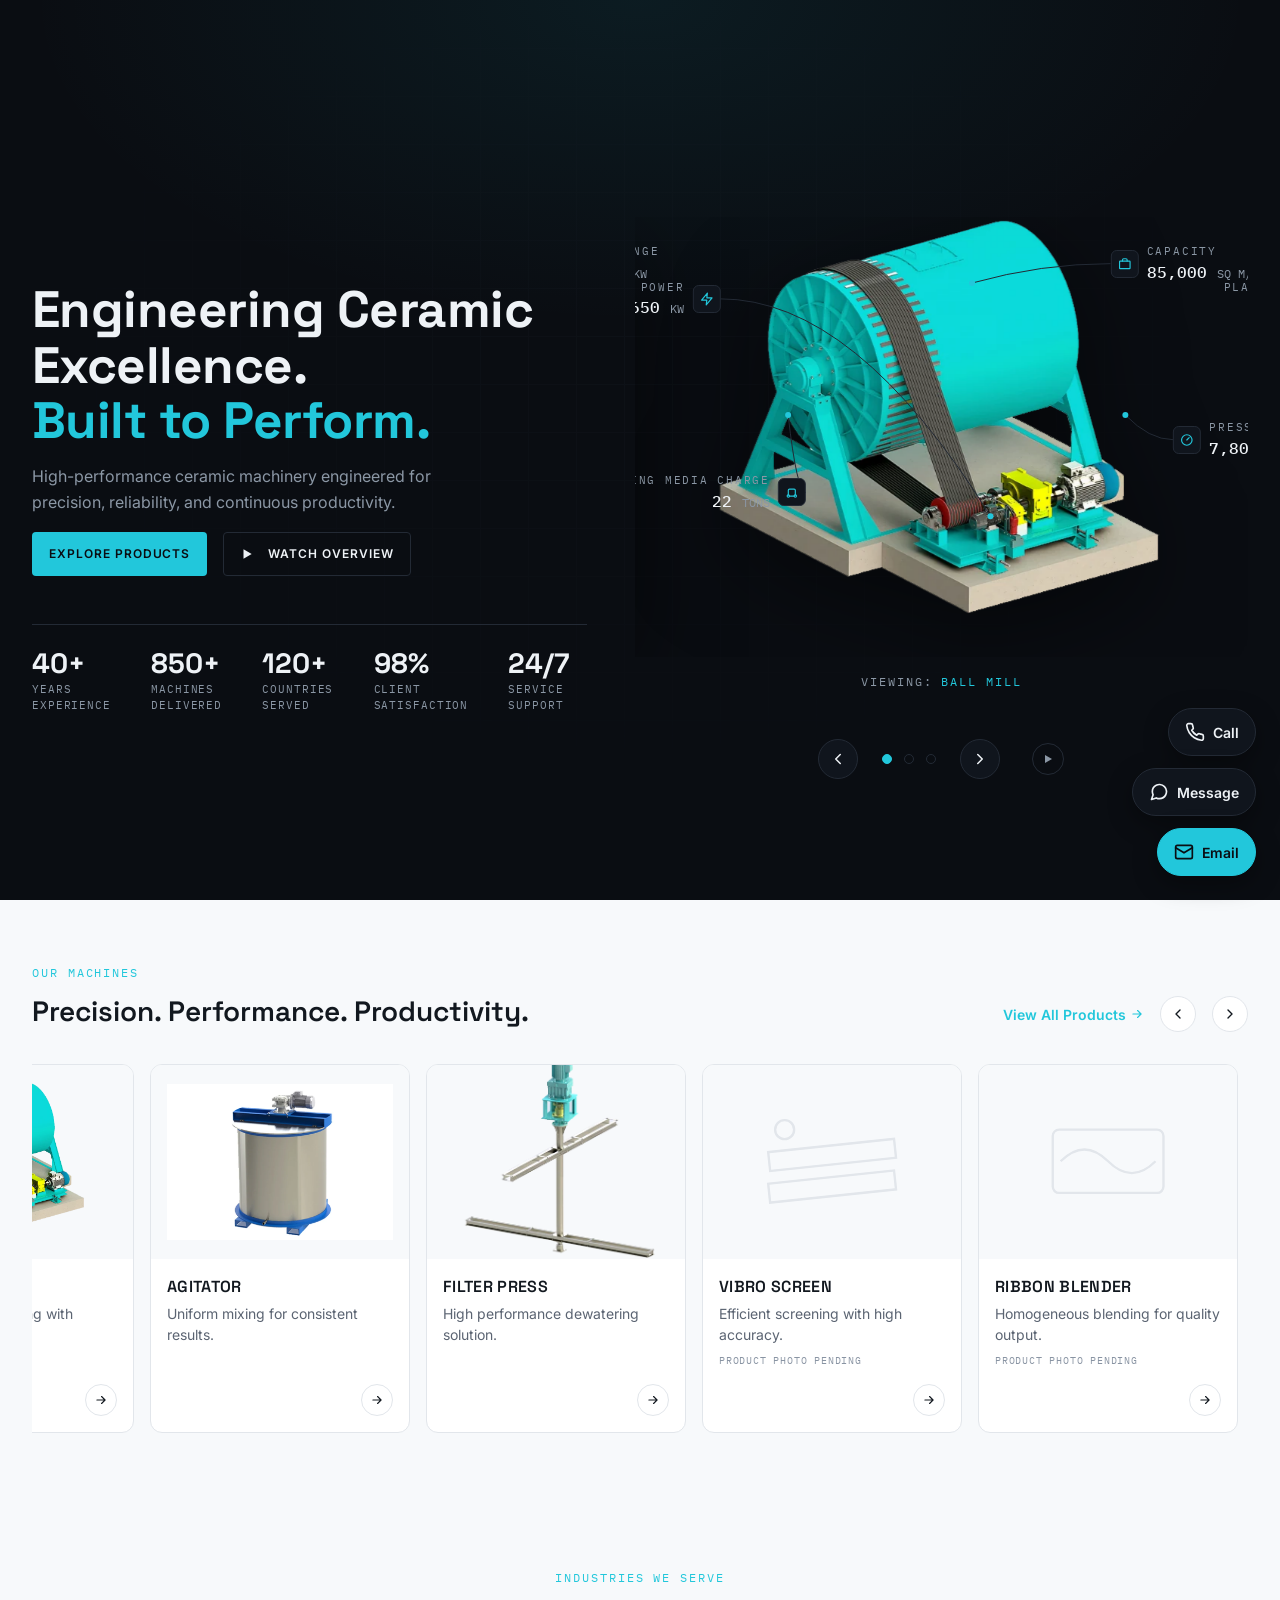
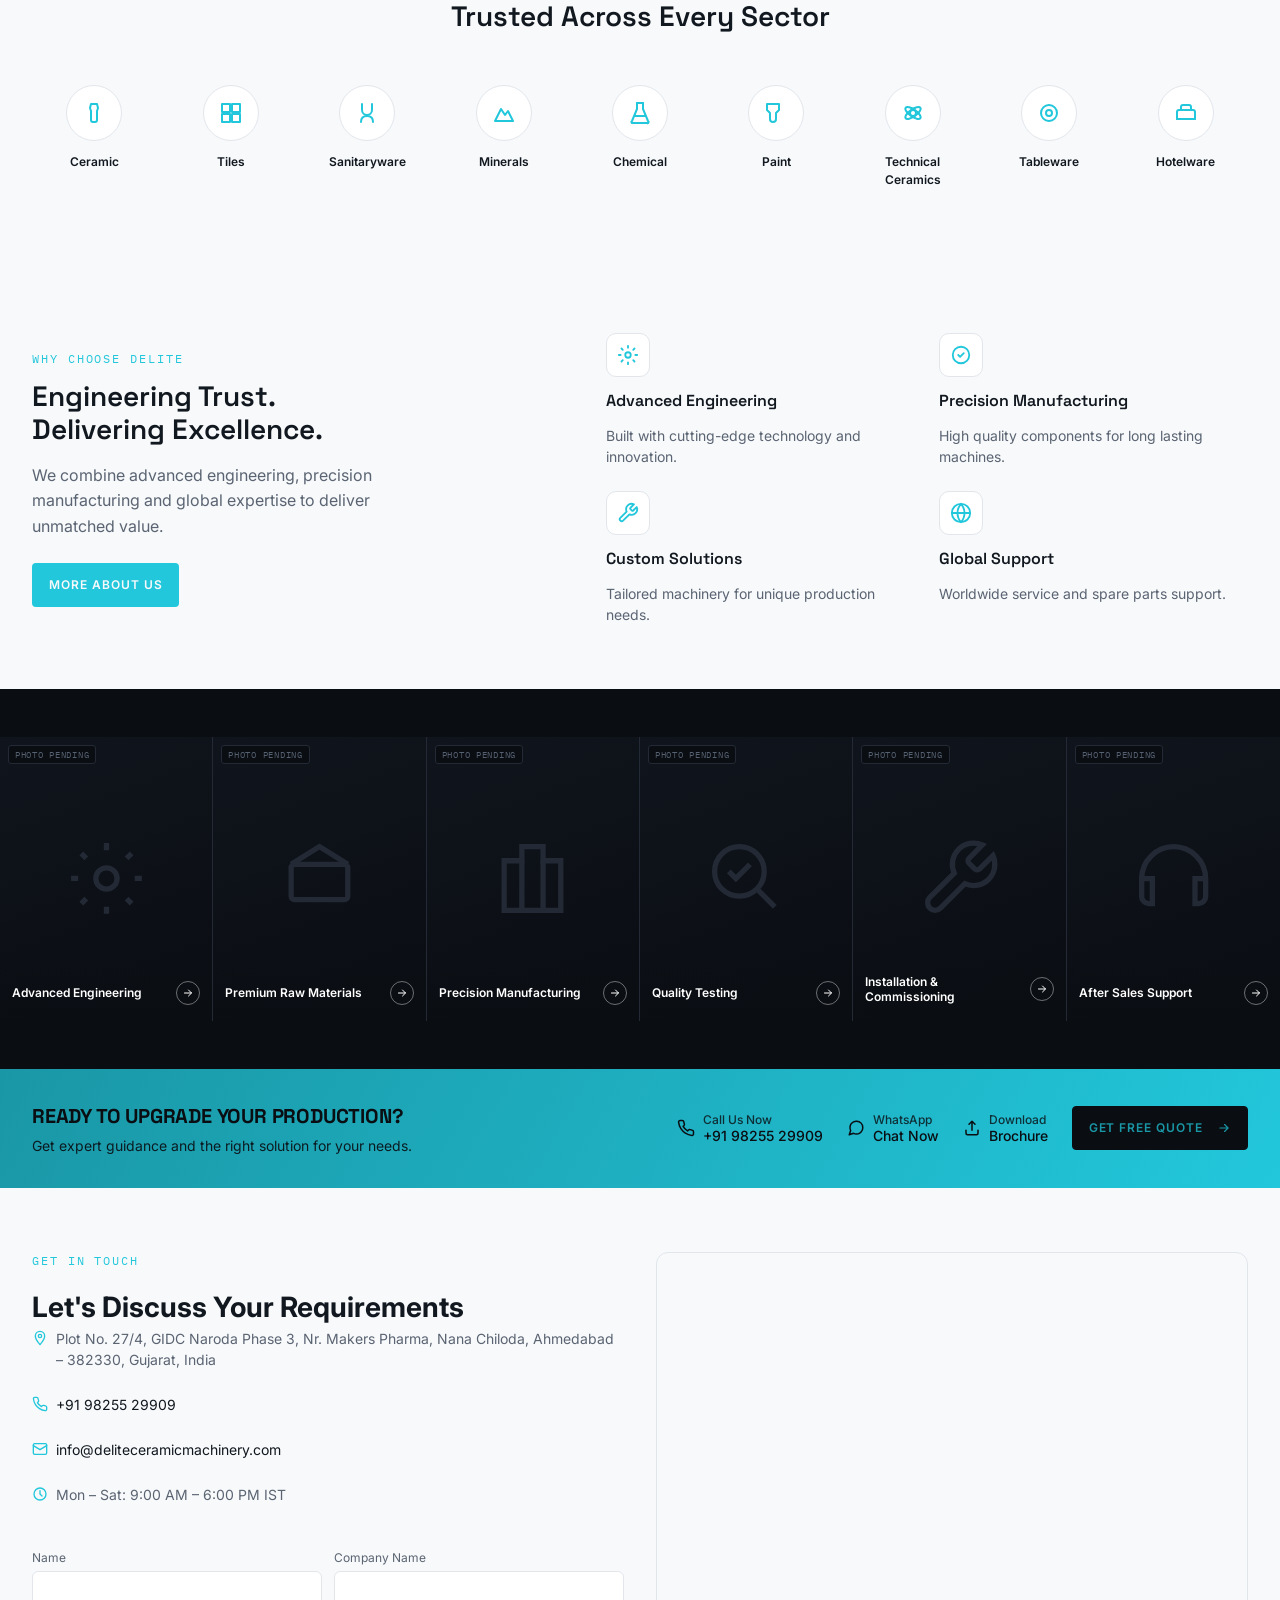
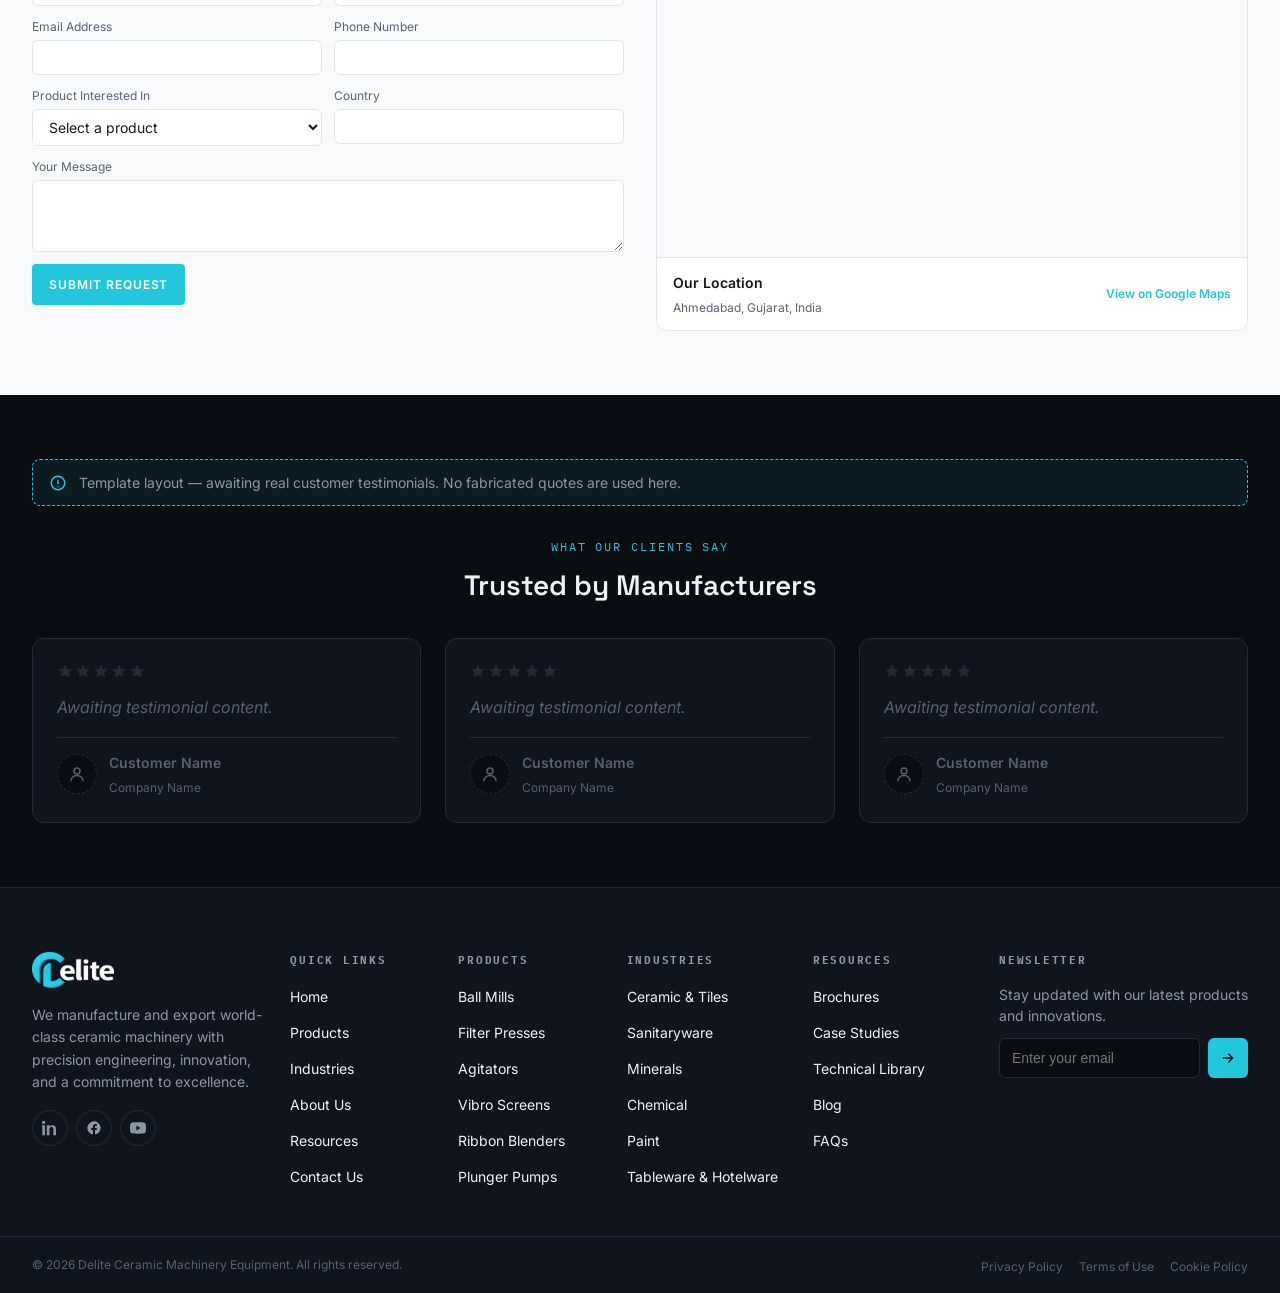
==== v2/index.html @ 6db78193 "More changes" ====
<!DOCTYPE html>
<html lang="en">
<head>
  <meta charset="UTF-8" />
  <meta name="viewport" content="width=device-width, initial-scale=1.0" />

  <!--
    SEO/GEO NOTE: canonical URL assumes deliteceramicmachinery.com is
    where this site deploys — update if the real domain differs.
    OG image reuses the hero ball mill render (real product photo,
    correct aspect crop not verified) — a purpose-made 1200x630 OG
    image would perform better on social shares; flagging, not
    blocking on it.
  -->
  <title>Delite Ceramic Machinery | Ball Mills, Filter Presses &amp; Agitators — Ahmedabad, India</title>
  <meta
    name="description"
    content="Delite Ceramic Machinery manufactures ball mills, filter presses, agitators &amp; ceramic processing equipment in Ahmedabad, India. 40+ years experience."
  />
  <link rel="canonical" href="https://www.deliteceramicmachinery.com/" />
  <link rel="icon" href="images/favicon.ico" sizes="any" />
  <link rel="icon" type="image/png" sizes="32x32" href="images/favicon-32x32.png" />
  <link rel="icon" type="image/png" sizes="16x16" href="images/favicon-16x16.png" />
  <link rel="apple-touch-icon" sizes="180x180" href="images/apple-touch-icon.png" />

  <meta property="og:type" content="website" />
  <meta property="og:site_name" content="Delite Ceramic Machinery" />
  <meta property="og:title" content="Delite Ceramic Machinery | Ball Mills, Filter Presses &amp; Agitators" />
  <meta
    property="og:description"
    content="Manufacturer of ball mills, filter presses, agitators and turnkey ceramic processing equipment. 40+ years of engineering experience, based in Ahmedabad, India."
  />
  <meta property="og:image" content="https://www.deliteceramicmachinery.com/images/hero-ballmill.png" />
  <meta property="og:url" content="https://www.deliteceramicmachinery.com/" />
  <meta property="og:locale" content="en_IN" />

  <meta name="twitter:card" content="summary_large_image" />
  <meta name="twitter:title" content="Delite Ceramic Machinery | Ball Mills, Filter Presses &amp; Agitators" />
  <meta
    name="twitter:description"
    content="Manufacturer of ball mills, filter presses, agitators and turnkey ceramic processing equipment. 40+ years of engineering experience, based in Ahmedabad, India."
  />
  <meta name="twitter:image" content="https://www.deliteceramicmachinery.com/images/hero-ballmill.png" />

  <!-- GEO: structured, machine-readable entity data for AI search
       engines/LLM answer engines, not just traditional crawlers.
       Every field below is a verified fact from earlier in this
       build — nothing invented for schema purposes. -->
  <script type="application/ld+json">
  {
    "@context": "https://schema.org",
    "@type": "Organization",
    "name": "Delite Ceramic Machinery Equipment",
    "url": "https://www.deliteceramicmachinery.com/",
    "logo": "https://www.deliteceramicmachinery.com/images/logo.webp",
    "description": "Manufacturer of ball mills, filter presses, agitators and turnkey ceramic processing equipment for the ceramic, chemical, paint and mineral processing industries.",
    "address": {
      "@type": "PostalAddress",
      "streetAddress": "Plot No. 27/4, GIDC Naroda Phase 3, Nr. Makers Pharma, Nana Chiloda",
      "addressLocality": "Ahmedabad",
      "addressRegion": "Gujarat",
      "postalCode": "382330",
      "addressCountry": "IN"
    },
    "telephone": "+91-98255-29909",
    "email": "info@deliteceramicmachinery.com",
    "sameAs": []
  }
  </script>

  <link rel="preconnect" href="https://fonts.googleapis.com" />
  <link rel="preconnect" href="https://fonts.gstatic.com" crossorigin />
  <link
    href="https://fonts.googleapis.com/css2?family=Space+Grotesk:wght@500;600;700&family=Inter:wght@400;500;600&family=IBM+Plex+Mono:wght@400;500&display=swap"
    rel="stylesheet"
  />

  <link rel="stylesheet" href="css/tokens.css" />
  <link rel="stylesheet" href="css/loading.css" />
  <link rel="stylesheet" href="css/navigation.css" />
  <link rel="stylesheet" href="css/hero.css" />
  <link rel="stylesheet" href="css/machines.css" />
  <link rel="stylesheet" href="css/industries-grid.css" />
  <link rel="stylesheet" href="css/why-choose.css" />
  <link rel="stylesheet" href="css/mfg-strip.css" />
  <link rel="stylesheet" href="css/cta-banner.css" />
  <link rel="stylesheet" href="css/contact-section.css" />
  <link rel="stylesheet" href="css/testimonials.css" />
  <link rel="stylesheet" href="css/footer.css" />
  <link rel="stylesheet" href="css/float-cta.css" />

  <!-- Preloads the LCP candidate (hero product image) so the browser
       fetches it immediately instead of discovering it after parsing
       down to the <picture> element in the body. -->
  <link
    rel="preload"
    as="image"
    href="images/hero-ballmill.webp"
    imagesrcset="images/hero-ballmill-500.webp 500w, images/hero-ballmill.webp 811w"
    imagesizes="(max-width: 900px) 500px, 811px"
    fetchpriority="high"
  />

  <!-- No-JS / JS-failure fallback: the loader is removed by JS, so
       without it must never render. Hero callouts are visible-by-
       default in CSS now (see hero.css), so no override is needed
       for them anymore — kept here only for the stats cards, which
       still use the older pattern pending the same fix. -->
  <noscript>
    <style>
      .loader { display: none !important; }
      .stats__card {
        opacity: 1 !important;
        transform: none !important;
      }
    </style>
  </noscript>
</head>
<body class="is-loading">
  <a class="skip-link" href="#main-content">Skip to main content</a>

  <!-- ==========================================================
       LOADING SEQUENCE
       Removed from the accessibility tree once complete (see JS).
       Runs once per session; skipped entirely under
       prefers-reduced-motion.
       ========================================================== -->
  <div class="loader" data-loader aria-hidden="false">
    <div class="loader__gauge" aria-hidden="true">
      <svg viewBox="0 0 200 200">
        <g class="loader__ticks"></g>
        <circle class="loader__ring-track" cx="100" cy="100" r="90" />
        <circle class="loader__ring-fill" cx="100" cy="100" r="90" />
      </svg>
      <div class="loader__center">
        <span class="loader__percent">0</span>
        <img class="loader__logo" src="images/logo.webp" alt="" width="80" height="35" />
      </div>
    </div>
    <p class="loader__status" aria-hidden="true">
      Calibrating <span>experience</span>
    </p>
    <!--
      Single, sparse announcement for screen reader users — NOT wrapping
      the numeric counter above, which updates every animation frame and
      would otherwise cause the live region to re-announce constantly.
    -->
    <p class="sr-only" role="status" aria-live="polite" data-loader-status>
      Loading Delite, please wait.
    </p>
  </div>

  <!-- ==========================================================
       HEADER / NAVIGATION
       Fixed, transparent-over-hero, solidifies on scroll (see
       navigation.js). Desktop: horizontal nav. Below 1024px:
       hamburger triggers a slide-in panel with focus trap.
       ========================================================== -->
  <header class="header" data-header>
    <a class="header__logo" href="index.html">
      <img src="images/logo.webp" alt="Delite Ceramic Machinery — Home" width="86" height="38" />
    </a>

    <nav class="nav" aria-label="Primary">
      <ul class="nav__list">
        <li><a class="nav__link" href="index.html" aria-current="page">Home</a></li>
        <li><a class="nav__link" href="products.html">Products</a></li>
        <li><a class="nav__link" href="industries.html">Industries</a></li>
        <li><a class="nav__link" href="about.html">About Us</a></li>
        <li><a class="nav__link" href="resources.html">Resources</a></li>
        <li><a class="nav__link" href="contact.html">Contact</a></li>
      </ul>
    </nav>

    <div class="header__actions">
      <a class="btn btn--primary header__cta" href="contact.html">Request a Quote</a>
      <button
        class="nav-toggle"
        type="button"
        data-nav-toggle
        aria-expanded="false"
        aria-controls="mobile-nav"
        aria-label="Open menu"
      >
        <span class="nav-toggle__icon"><span></span><span></span><span></span></span>
      </button>
    </div>
  </header>

  <div class="nav-scrim" data-nav-scrim></div>

  <nav class="mobile-nav" id="mobile-nav" data-mobile-nav aria-label="Mobile">
    <ul class="mobile-nav__list">
      <li><a class="mobile-nav__link" href="index.html" aria-current="page">Home</a></li>
      <li><a class="mobile-nav__link" href="products.html">Products</a></li>
      <li><a class="mobile-nav__link" href="industries.html">Industries</a></li>
      <li><a class="mobile-nav__link" href="about.html">About Us</a></li>
      <li><a class="mobile-nav__link" href="resources.html">Resources</a></li>
      <li><a class="mobile-nav__link" href="contact.html">Contact</a></li>
    </ul>
    <a class="btn btn--primary mobile-nav__cta" href="contact.html">Request a Quote</a>
  </nav>

  <!-- ==========================================================
       PAGE CONTENT
       Placeholder — Hero is the next section to be built.
       ========================================================== -->
  <main id="main-content">
    <!-- ==========================================================
         HERO — REBUILT per new reference designs (3 images), per
         explicit instruction. Two-column layout: left = real visible
         headline/subtext/CTAs/stats (previously SEO-only hidden text),
         right = existing product slider (visual/callout logic below
         is UNCHANGED from the previous version — only this new left
         column and the content-swap wiring in hero.js were added).

         Stats row values are PLACEHOLDERS (25+/850+/120+/98%) — user
         confirmed these are not yet real figures and will supply
         actual numbers later. Section 4's dashboard below keeps the
         separately-verified real figures (40+ years, etc.) untouched.
         ========================================================== -->
    <section class="hero" data-hero aria-labelledby="hero-heading">
      <div class="hero__inner">
        <p class="sr-only" role="status" aria-live="polite" data-hero-live></p>

        <div class="hero__content">
          <div class="hero__content-inner" data-hero-content-inner>
            <h1 id="hero-heading" class="hero__headline" data-hero-headline>
              Engineering Ceramic Excellence.<br /><span class="hero__headline-accent">Built to Perform.</span>
            </h1>
            <p class="hero__subtext" data-hero-subtext>
              High-performance ceramic machinery engineered for
              precision, reliability, and continuous productivity.
            </p>
            <div class="hero__cta-group" data-hero-ctas>
              <a class="btn btn--primary" href="products.html" data-cta-primary>Explore Products</a>
              <!--
                NOTE: "Watch Overview" is real copy from the reference
                design, but no overview video currently exists. Linking
                to contact.html as an honest stand-in — replace once
                that video asset exists.
              -->
              <a class="btn btn--secondary" href="contact.html" data-cta-secondary>
                <svg viewBox="0 0 24 24" width="14" height="14" fill="currentColor" style="margin-right:6px;vertical-align:-2px;"><polygon points="6 4 20 12 6 20 6 4"/></svg>Watch Overview
              </a>
            </div>
          </div>

          <!--
            5 stats now (was 4 in V1) — "40+ Years" matches our
            verified figure (DEL tracker DEL-27/DEL-20/DEL-26); the
            other 4 remain explicit placeholders per your confirmed
            decision, not silently treated as real.
          -->
          <div class="hero__stats-row hero__stats-row--five">
            <div class="hero__stat">
              <span class="hero__stat-value">40+</span>
              <span class="hero__stat-label">Years Experience</span>
            </div>
            <div class="hero__stat">
              <span class="hero__stat-value">850+</span>
              <span class="hero__stat-label">Machines Delivered</span>
            </div>
            <div class="hero__stat">
              <span class="hero__stat-value">120+</span>
              <span class="hero__stat-label">Countries Served</span>
            </div>
            <div class="hero__stat">
              <span class="hero__stat-value">98%</span>
              <span class="hero__stat-label">Client Satisfaction</span>
            </div>
            <div class="hero__stat">
              <span class="hero__stat-value">24/7</span>
              <span class="hero__stat-label">Service Support</span>
            </div>
          </div>
        </div>

        <div class="hero__visual-col">
        <div class="hero__slider">
          <div class="hero__track" data-hero-track>
          <div
            class="hero__slide"
            data-hero-slide
            data-product-name="Ball Mill"
            data-kicker="Engineering Excellence"
            data-headline="Engineering Ceramic Excellence.|For the World."
            data-subtext="Precision systems, high-performance solutions, built to a global standard."
            data-cta-primary-label="Explore The Systems"
            data-cta-primary-href="products.html"
            data-cta-secondary-label="Virtual Factory Tour"
            data-cta-secondary-href="contact.html"
          >
            <picture>
              <source
                srcset="images/hero-ballmill-500.webp 500w, images/hero-ballmill.webp 811w"
                sizes="(max-width: 900px) 500px, 811px"
                type="image/webp"
              />
              <img
                class="hero__product"
                data-hero-product
                src="images/hero-ballmill.png"
                alt="Delite industrial ball mill — steel grinding drum with belt-driven motor assembly and mounted base frame"
                width="811"
                height="582"
                fetchpriority="high"
              />
            </picture>

            <svg class="hero__lines" data-hero-lines aria-hidden="true"></svg>

            <div class="hero__callout hero__callout--tl" data-callout="power" data-target-x="58" data-target-y="68">
              <span class="hero__callout-icon" aria-hidden="true">
                <svg viewBox="0 0 24 24" fill="none" stroke="currentColor" stroke-width="2" stroke-linecap="round" stroke-linejoin="round">
                  <polygon points="13 2 3 14 12 14 11 22 21 10 12 10 13 2" />
                </svg>
              </span>
              <span class="hero__callout-text">
                <span class="hero__callout-label">Power</span>
                <span class="hero__callout-value"><span data-count-to="1650">1,650</span> <span class="hero__callout-unit">KW</span></span>
              </span>
            </div>

            <div class="hero__callout hero__callout--tr" data-callout="capacity" data-target-x="55" data-target-y="15">
              <span class="hero__callout-icon" aria-hidden="true">
                <svg viewBox="0 0 24 24" fill="none" stroke="currentColor" stroke-width="2" stroke-linecap="round" stroke-linejoin="round">
                  <rect x="3" y="7" width="18" height="13" rx="1" />
                  <path d="M8 7V5a2 2 0 0 1 2-2h4a2 2 0 0 1 2 2v2" />
                </svg>
              </span>
              <span class="hero__callout-text">
                <span class="hero__callout-label">Capacity</span>
                <span class="hero__callout-value"><span data-count-to="85000">85,000</span> <span class="hero__callout-unit">SQ M/DAY</span></span>
              </span>
            </div>

            <div class="hero__callout hero__callout--br" data-callout="pressure" data-target-x="80" data-target-y="45">
              <span class="hero__callout-icon" aria-hidden="true">
                <svg viewBox="0 0 24 24" fill="none" stroke="currentColor" stroke-width="2" stroke-linecap="round" stroke-linejoin="round">
                  <circle cx="12" cy="12" r="9" />
                  <path d="M12 12 L16 8" />
                </svg>
              </span>
              <span class="hero__callout-text">
                <span class="hero__callout-label">Pressure</span>
                <span class="hero__callout-value"><span data-count-to="7800">7,800</span> <span class="hero__callout-unit">TONS</span></span>
              </span>
            </div>

            <div class="hero__callout hero__callout--bl" data-callout="grinding" data-target-x="25" data-target-y="45">
              <span class="hero__callout-icon" aria-hidden="true">
                <svg viewBox="0 0 24 24" fill="none" stroke="currentColor" stroke-width="2" stroke-linecap="round" stroke-linejoin="round">
                  <circle cx="6" cy="19" r="2" />
                  <circle cx="18" cy="19" r="2" />
                  <path d="M8 19h8M6 17V9a2 2 0 0 1 2-2h8a2 2 0 0 1 2 2v8" />
                </svg>
              </span>
              <span class="hero__callout-text">
                <span class="hero__callout-label">Grinding Media Charge</span>
                <span class="hero__callout-value"><span data-count-to="22">22</span> <span class="hero__callout-unit">TONS</span></span>
              </span>
            </div>

            <div class="hero__stats-mobile">
              <div class="hero__stat-card">
                <span class="hero__callout-icon" aria-hidden="true"><svg viewBox="0 0 24 24" fill="none" stroke="currentColor" stroke-width="2" stroke-linecap="round" stroke-linejoin="round"><polygon points="13 2 3 14 12 14 11 22 21 10 12 10 13 2" /></svg></span>
                <span class="hero__callout-text"><span class="hero__callout-label">Power</span><span class="hero__callout-value">1,650 <span class="hero__callout-unit">KW</span></span></span>
              </div>
              <div class="hero__stat-card">
                <span class="hero__callout-icon" aria-hidden="true"><svg viewBox="0 0 24 24" fill="none" stroke="currentColor" stroke-width="2" stroke-linecap="round" stroke-linejoin="round"><rect x="3" y="7" width="18" height="13" rx="1" /><path d="M8 7V5a2 2 0 0 1 2-2h4a2 2 0 0 1 2 2v2" /></svg></span>
                <span class="hero__callout-text"><span class="hero__callout-label">Capacity</span><span class="hero__callout-value">85,000 <span class="hero__callout-unit">SQ M/DAY</span></span></span>
              </div>
              <div class="hero__stat-card">
                <span class="hero__callout-icon" aria-hidden="true"><svg viewBox="0 0 24 24" fill="none" stroke="currentColor" stroke-width="2" stroke-linecap="round" stroke-linejoin="round"><circle cx="12" cy="12" r="9" /><path d="M12 12 L16 8" /></svg></span>
                <span class="hero__callout-text"><span class="hero__callout-label">Pressure</span><span class="hero__callout-value">7,800 <span class="hero__callout-unit">TONS</span></span></span>
              </div>
              <div class="hero__stat-card">
                <span class="hero__callout-icon" aria-hidden="true"><svg viewBox="0 0 24 24" fill="none" stroke="currentColor" stroke-width="2" stroke-linecap="round" stroke-linejoin="round"><circle cx="6" cy="19" r="2" /><circle cx="18" cy="19" r="2" /><path d="M8 19h8M6 17V9a2 2 0 0 1 2-2h8a2 2 0 0 1 2 2v8" /></svg></span>
                <span class="hero__callout-text"><span class="hero__callout-label">Grinding Media</span><span class="hero__callout-value">22 <span class="hero__callout-unit">TONS</span></span></span>
              </div>
            </div>
          </div>

          <!-- SLIDE 2: Filter Press — only ONE verified spec exists for
               this product, so 2 callouts, not 4 fabricated ones. -->
          <div
            class="hero__slide"
            data-hero-slide
            data-product-name="Filter Press"
            data-kicker="Engineering Excellence"
            data-headline="Precision. Performance.|Productivity."
            data-subtext="Delite Ceramic Machinery: the benchmark in high-capacity ceramic manufacturing solutions."
            data-cta-primary-label="Explore Complete Line"
            data-cta-primary-href="products.html"
          >
            <picture>
              <source srcset="images/hero-filterpress.webp" type="image/webp" />
              <img
                class="hero__product"
                data-hero-product
                src="images/hero-filterpress.png"
                alt="Delite filter press — recessed-plate press with polypropylene plates and dual-color drainage valves"
                width="477"
                height="477"
              />
            </picture>

            <svg class="hero__lines" data-hero-lines aria-hidden="true"></svg>

            <div class="hero__callout hero__callout--tl" data-callout="plate-range" data-target-x="50" data-target-y="35">
              <span class="hero__callout-icon" aria-hidden="true">
                <svg viewBox="0 0 24 24" fill="none" stroke="currentColor" stroke-width="2" stroke-linecap="round" stroke-linejoin="round">
                  <rect x="4" y="4" width="4" height="16" /><rect x="10" y="4" width="4" height="16" /><rect x="16" y="4" width="4" height="16" />
                </svg>
              </span>
              <span class="hero__callout-text">
                <span class="hero__callout-label">Plate Size Range</span>
                <span class="hero__callout-value">470–1500 <span class="hero__callout-unit">MM</span></span>
              </span>
            </div>

            <div class="hero__callout hero__callout--tr" data-callout="plate-options" data-target-x="55" data-target-y="55">
              <span class="hero__callout-icon" aria-hidden="true">
                <svg viewBox="0 0 24 24" fill="none" stroke="currentColor" stroke-width="2" stroke-linecap="round" stroke-linejoin="round">
                  <path d="M9 11l3 3L22 4" /><path d="M21 12v7a2 2 0 0 1-2 2H5a2 2 0 0 1-2-2V5a2 2 0 0 1 2-2h11" />
                </svg>
              </span>
              <span class="hero__callout-text">
                <span class="hero__callout-label">Plate Size Options</span>
                <span class="hero__callout-value"><span data-count-to="7">7</span> <span class="hero__callout-unit">SIZES</span></span>
              </span>
            </div>

            <div class="hero__stats-mobile">
              <div class="hero__stat-card">
                <span class="hero__callout-icon" aria-hidden="true"><svg viewBox="0 0 24 24" fill="none" stroke="currentColor" stroke-width="2" stroke-linecap="round" stroke-linejoin="round"><rect x="4" y="4" width="4" height="16" /><rect x="10" y="4" width="4" height="16" /><rect x="16" y="4" width="4" height="16" /></svg></span>
                <span class="hero__callout-text"><span class="hero__callout-label">Plate Size Range</span><span class="hero__callout-value">470–1500 <span class="hero__callout-unit">MM</span></span></span>
              </div>
              <div class="hero__stat-card">
                <span class="hero__callout-icon" aria-hidden="true"><svg viewBox="0 0 24 24" fill="none" stroke="currentColor" stroke-width="2" stroke-linecap="round" stroke-linejoin="round"><path d="M9 11l3 3L22 4" /><path d="M21 12v7a2 2 0 0 1-2 2H5a2 2 0 0 1-2-2V5a2 2 0 0 1 2-2h11" /></svg></span>
                <span class="hero__callout-text"><span class="hero__callout-label">Plate Size Options</span><span class="hero__callout-value">7 <span class="hero__callout-unit">SIZES</span></span></span>
              </div>
            </div>
          </div>

          <!-- SLIDE 3: Agitator — only ONE verified spec exists (the
               5.5–22 KW power range already used in the capability
               card), same honesty pattern as slide 2. -->
          <div
            class="hero__slide"
            data-hero-slide
            data-product-name="Agitator"
            data-kicker="Turnkey Solutions"
            data-headline="Systems Engineered for|Continuous Production."
            data-subtext="Premium high-performance machinery. Precision. Reliability. Turnkey solutions."
            data-cta-primary-label="Consult an Engineer"
            data-cta-primary-href="contact.html"
            data-cta-secondary-label="Explore Machinery Systems"
            data-cta-secondary-href="products.html"
          >
            <picture>
              <source srcset="images/card-agitator.webp" type="image/webp" />
              <img
                class="hero__product"
                data-hero-product
                src="images/card-agitator.png"
                alt="Delite industrial agitator — vertical shaft mixer with motor and gearbox on a rail-mounted frame"
                width="835"
                height="577"
              />
            </picture>

            <svg class="hero__lines" data-hero-lines aria-hidden="true"></svg>

            <div class="hero__callout hero__callout--tr" data-callout="agitator-power" data-target-x="52" data-target-y="12">
              <span class="hero__callout-icon" aria-hidden="true">
                <svg viewBox="0 0 24 24" fill="none" stroke="currentColor" stroke-width="2" stroke-linecap="round" stroke-linejoin="round">
                  <polygon points="13 2 3 14 12 14 11 22 21 10 12 10 13 2" />
                </svg>
              </span>
              <span class="hero__callout-text">
                <span class="hero__callout-label">Power Range</span>
                <span class="hero__callout-value">5.5–22 <span class="hero__callout-unit">KW</span></span>
              </span>
            </div>

            <div class="hero__stats-mobile">
              <div class="hero__stat-card">
                <span class="hero__callout-icon" aria-hidden="true"><svg viewBox="0 0 24 24" fill="none" stroke="currentColor" stroke-width="2" stroke-linecap="round" stroke-linejoin="round"><polygon points="13 2 3 14 12 14 11 22 21 10 12 10 13 2" /></svg></span>
                <span class="hero__callout-text"><span class="hero__callout-label">Power Range</span><span class="hero__callout-value">5.5–22 <span class="hero__callout-unit">KW</span></span></span>
              </div>
            </div>
          </div>
          </div>
        </div>

        <p class="hero__product-name" data-hero-product-name>
          Viewing: <span>Ball Mill</span>
        </p>

        <div class="hero__controls">
          <button class="hero__arrow" type="button" data-hero-prev aria-label="Previous product">
            <svg viewBox="0 0 24 24" fill="none" stroke="currentColor" stroke-width="2" stroke-linecap="round" stroke-linejoin="round"><path d="M15 18l-6-6 6-6" /></svg>
          </button>
          <div class="hero__dots" role="group" aria-label="Select product">
            <button class="hero__dot" type="button" data-hero-dot aria-current="true" aria-label="Ball Mill"></button>
            <button class="hero__dot" type="button" data-hero-dot aria-current="false" aria-label="Filter Press"></button>
            <button class="hero__dot" type="button" data-hero-dot aria-current="false" aria-label="Agitator"></button>
          </div>
          <button class="hero__arrow" type="button" data-hero-next aria-label="Next product">
            <svg viewBox="0 0 24 24" fill="none" stroke="currentColor" stroke-width="2" stroke-linecap="round" stroke-linejoin="round"><path d="M9 18l6-6-6-6" /></svg>
          </button>
          <!-- Required alongside autoplay per WCAG 2.2.2 — auto-updating
               content running >5s must be pausable by the user. -->
          <button class="hero__play-pause" type="button" data-hero-playpause aria-pressed="false" aria-label="Pause slideshow">
            <svg class="icon-pause" viewBox="0 0 24 24" fill="currentColor"><rect x="6" y="5" width="4" height="14" /><rect x="14" y="5" width="4" height="14" /></svg>
            <svg class="icon-play" viewBox="0 0 24 24" fill="currentColor"><polygon points="6 4 20 12 6 20 6 4" /></svg>
          </button>
        </div>
        </div>
      </div>
    </section>


    <!-- ==========================================================
         MACHINES CAROUSEL (V2 — new section, not in V1)
         Light-themed per the new reference. 3 of 5 machines have
         real product photos (Ball Mill, Agitator, Filter Press);
         Vibro Screen and Ribbon Blender do NOT — no images exist
         in any upload for these two, so they use deliberately
         illustrative line-art placeholders, flagged in the card
         itself, not disguised as real product photos.
         ========================================================== -->
    <section class="machines section--light" data-machines aria-labelledby="machines-heading">
      <div class="machines__header">
        <div>
          <span class="machines__kicker">Our Machines</span>
          <h2 id="machines-heading" class="machines__title">Precision. Performance. Productivity.</h2>
        </div>
        <div class="machines__controls">
          <a class="machines__view-all" href="products.html">
            View All Products
            <svg viewBox="0 0 24 24" fill="none" stroke="currentColor" stroke-width="2" stroke-linecap="round" stroke-linejoin="round"><path d="M5 12h14M13 6l6 6-6 6"/></svg>
          </a>
          <button class="machines__arrow" type="button" data-machines-prev aria-label="Scroll machines left">
            <svg viewBox="0 0 24 24" fill="none" stroke="currentColor" stroke-width="2" stroke-linecap="round" stroke-linejoin="round"><path d="M15 18l-6-6 6-6"/></svg>
          </button>
          <button class="machines__arrow" type="button" data-machines-next aria-label="Scroll machines right">
            <svg viewBox="0 0 24 24" fill="none" stroke="currentColor" stroke-width="2" stroke-linecap="round" stroke-linejoin="round"><path d="M9 18l6-6-6-6"/></svg>
          </button>
        </div>
      </div>

      <div class="machines__track" data-machines-track>
        <a class="machine-card" href="products.html#ball-mill">
          <div class="machine-card__image-wrap">
            <picture>
              <source srcset="images/hero-ballmill.webp" type="image/webp" />
              <img src="images/hero-ballmill.png" alt="Delite industrial ball mill" width="811" height="582" loading="lazy" data-reveal />
            </picture>
          </div>
          <div class="machine-card__body">
            <span class="machine-card__name">Ball Mill</span>
            <p class="machine-card__tagline">High-capacity grinding with superior efficiency.</p>
            <span class="machine-card__arrow" aria-hidden="true">
              <svg viewBox="0 0 24 24" fill="none" stroke="currentColor" stroke-width="2" stroke-linecap="round" stroke-linejoin="round"><path d="M5 12h14M13 6l6 6-6 6"/></svg>
            </span>
          </div>
        </a>

        <a class="machine-card" href="products.html#agitator">
          <div class="machine-card__image-wrap">
            <picture>
              <source srcset="images/card-agitator.webp" type="image/webp" />
              <img src="images/card-agitator.png" alt="Delite industrial agitator" width="835" height="577" loading="lazy" data-reveal />
            </picture>
          </div>
          <div class="machine-card__body">
            <span class="machine-card__name">Agitator</span>
            <p class="machine-card__tagline">Uniform mixing for consistent results.</p>
            <span class="machine-card__arrow" aria-hidden="true">
              <svg viewBox="0 0 24 24" fill="none" stroke="currentColor" stroke-width="2" stroke-linecap="round" stroke-linejoin="round"><path d="M5 12h14M13 6l6 6-6 6"/></svg>
            </span>
          </div>
        </a>

        <a class="machine-card" href="products.html#filter-press">
          <div class="machine-card__image-wrap">
            <picture>
              <source srcset="images/hero-filterpress.webp" type="image/webp" />
              <img src="images/hero-filterpress.png" alt="Delite filter press" width="477" height="477" loading="lazy" data-reveal />
            </picture>
          </div>
          <div class="machine-card__body">
            <span class="machine-card__name">Filter Press</span>
            <p class="machine-card__tagline">High performance dewatering solution.</p>
            <span class="machine-card__arrow" aria-hidden="true">
              <svg viewBox="0 0 24 24" fill="none" stroke="currentColor" stroke-width="2" stroke-linecap="round" stroke-linejoin="round"><path d="M5 12h14M13 6l6 6-6 6"/></svg>
            </span>
          </div>
        </a>

        <!-- Placeholder: no real image supplied for Vibro Screen -->
        <a class="machine-card" href="products.html#vibro-screen">
          <div class="machine-card__image-wrap">
            <svg class="machine-card__placeholder" viewBox="0 0 100 80" fill="none" stroke="currentColor" stroke-width="1.5" aria-hidden="true">
              <rect x="10" y="30" width="80" height="12" transform="rotate(-6 50 36)" />
              <rect x="10" y="50" width="80" height="12" transform="rotate(-6 50 56)" />
              <circle cx="20" cy="20" r="6" />
            </svg>
          </div>
          <div class="machine-card__body">
            <span class="machine-card__name">Vibro Screen</span>
            <p class="machine-card__tagline">Efficient screening with high accuracy.</p>
            <span class="machine-card__pending">Product photo pending</span>
            <span class="machine-card__arrow" aria-hidden="true">
              <svg viewBox="0 0 24 24" fill="none" stroke="currentColor" stroke-width="2" stroke-linecap="round" stroke-linejoin="round"><path d="M5 12h14M13 6l6 6-6 6"/></svg>
            </span>
          </div>
        </a>

        <!-- Placeholder: no real image supplied for Ribbon Blender -->
        <a class="machine-card" href="products.html#ribbon-blender">
          <div class="machine-card__image-wrap">
            <svg class="machine-card__placeholder" viewBox="0 0 100 80" fill="none" stroke="currentColor" stroke-width="1.5" aria-hidden="true">
              <rect x="15" y="20" width="70" height="40" rx="4" />
              <path d="M20 40 Q35 25 50 40 T80 40" />
            </svg>
          </div>
          <div class="machine-card__body">
            <span class="machine-card__name">Ribbon Blender</span>
            <p class="machine-card__tagline">Homogeneous blending for quality output.</p>
            <span class="machine-card__pending">Product photo pending</span>
            <span class="machine-card__arrow" aria-hidden="true">
              <svg viewBox="0 0 24 24" fill="none" stroke="currentColor" stroke-width="2" stroke-linecap="round" stroke-linejoin="round"><path d="M5 12h14M13 6l6 6-6 6"/></svg>
            </span>
          </div>
        </a>
      </div>
    </section>


    <!-- ==========================================================
         INDUSTRIES WE SERVE (V2 — new section)
         Reference mockup's 9th icon was "Agrotech", not present in
         any verified source. Substituted "Technical Ceramics" (which
         IS verified — see earlier research) rather than asserting an
         industry with zero supporting evidence. Icon+label only, no
         photo thumbnails — no real photography exists for any of
         these 9 categories; 9 fake stock-photo placeholders would
         look worse than a clean icon row.
         ========================================================== -->
    <section class="industries-grid section--light" aria-labelledby="industries-heading">
      <span class="industries-grid__kicker">Industries We Serve</span>
      <h2 id="industries-heading" class="industries-grid__title">Trusted Across Every Sector</h2>

      <div class="industries-grid__row">
        <a class="industry-item" href="industries.html#ceramic">
          <span class="industry-item__icon" aria-hidden="true">
            <svg viewBox="0 0 24 24" fill="none" stroke="currentColor" stroke-width="2" stroke-linecap="round" stroke-linejoin="round"><path d="M9 3h6l1 4-1 3v9a2 2 0 0 1-2 2h-2a2 2 0 0 1-2-2v-9L8 7z"/></svg>
          </span>
          <span class="industry-item__label">Ceramic</span>
        </a>
        <a class="industry-item" href="industries.html#tiles">
          <span class="industry-item__icon" aria-hidden="true">
            <svg viewBox="0 0 24 24" fill="none" stroke="currentColor" stroke-width="2" stroke-linecap="round" stroke-linejoin="round"><rect x="3" y="3" width="8" height="8"/><rect x="13" y="3" width="8" height="8"/><rect x="3" y="13" width="8" height="8"/><rect x="13" y="13" width="8" height="8"/></svg>
          </span>
          <span class="industry-item__label">Tiles</span>
        </a>
        <a class="industry-item" href="industries.html#sanitaryware">
          <span class="industry-item__icon" aria-hidden="true">
            <svg viewBox="0 0 24 24" fill="none" stroke="currentColor" stroke-width="2" stroke-linecap="round" stroke-linejoin="round"><path d="M7 3v6a5 5 0 0 0 10 0V3"/><path d="M6 21c0-4 2.5-6 6-6s6 2 6 6"/></svg>
          </span>
          <span class="industry-item__label">Sanitaryware</span>
        </a>
        <a class="industry-item" href="industries.html#minerals">
          <span class="industry-item__icon" aria-hidden="true">
            <svg viewBox="0 0 24 24" fill="none" stroke="currentColor" stroke-width="2" stroke-linecap="round" stroke-linejoin="round"><path d="M3 20 9 8l4 6 3-4 5 10z"/></svg>
          </span>
          <span class="industry-item__label">Minerals</span>
        </a>
        <a class="industry-item" href="industries.html#chemical">
          <span class="industry-item__icon" aria-hidden="true">
            <svg viewBox="0 0 24 24" fill="none" stroke="currentColor" stroke-width="2" stroke-linecap="round" stroke-linejoin="round"><path d="M9 2v6L4 20a1 1 0 0 0 1 2h14a1 1 0 0 0 1-2L15 8V2"/><path d="M9 2h6"/><path d="M7 15h10"/></svg>
          </span>
          <span class="industry-item__label">Chemical</span>
        </a>
        <a class="industry-item" href="industries.html#paint">
          <span class="industry-item__icon" aria-hidden="true">
            <svg viewBox="0 0 24 24" fill="none" stroke="currentColor" stroke-width="2" stroke-linecap="round" stroke-linejoin="round"><path d="M3 3h12v6l-3 3v6a3 3 0 0 1-6 0v-6L3 9z"/></svg>
          </span>
          <span class="industry-item__label">Paint</span>
        </a>
        <a class="industry-item" href="industries.html#technical-ceramics">
          <span class="industry-item__icon" aria-hidden="true">
            <svg viewBox="0 0 24 24" fill="none" stroke="currentColor" stroke-width="2" stroke-linecap="round" stroke-linejoin="round"><circle cx="12" cy="12" r="3"/><ellipse cx="12" cy="12" rx="9" ry="3.5" transform="rotate(35 12 12)"/><ellipse cx="12" cy="12" rx="9" ry="3.5" transform="rotate(-35 12 12)"/></svg>
          </span>
          <span class="industry-item__label">Technical Ceramics</span>
        </a>
        <a class="industry-item" href="industries.html#tableware">
          <span class="industry-item__icon" aria-hidden="true">
            <svg viewBox="0 0 24 24" fill="none" stroke="currentColor" stroke-width="2" stroke-linecap="round" stroke-linejoin="round"><circle cx="12" cy="12" r="8"/><circle cx="12" cy="12" r="3"/></svg>
          </span>
          <span class="industry-item__label">Tableware</span>
        </a>
        <a class="industry-item" href="industries.html#hotelware">
          <span class="industry-item__icon" aria-hidden="true">
            <svg viewBox="0 0 24 24" fill="none" stroke="currentColor" stroke-width="2" stroke-linecap="round" stroke-linejoin="round"><path d="M3 18v-7a2 2 0 0 1 2-2h14a2 2 0 0 1 2 2v7"/><path d="M3 18h18"/><path d="M7 9V6a2 2 0 0 1 2-2h6a2 2 0 0 1 2 2v3"/></svg>
          </span>
          <span class="industry-item__label">Hotelware</span>
        </a>
      </div>
    </section>


    <!-- ==========================================================
         WHY CHOOSE DELITE (V2 — new section)
         Copy here is generic value-proposition language (no specific
         numbers/certifications to verify), used as-is from the
         reference — no honesty flags needed for this one.
         ========================================================== -->
    <section class="why-choose section--light" aria-labelledby="why-choose-heading">
      <div class="why-choose__inner">
        <div>
          <span class="why-choose__kicker">Why Choose Delite</span>
          <h2 id="why-choose-heading" class="why-choose__title">Engineering Trust.<br />Delivering Excellence.</h2>
          <p class="why-choose__lead">
            We combine advanced engineering, precision manufacturing
            and global expertise to deliver unmatched value.
          </p>
          <a class="btn btn--primary" href="about.html">More About Us</a>
        </div>

        <div class="why-choose__grid">
          <div class="why-feature">
            <span class="why-feature__icon" aria-hidden="true">
              <svg viewBox="0 0 24 24" fill="none" stroke="currentColor" stroke-width="2" stroke-linecap="round" stroke-linejoin="round"><circle cx="12" cy="12" r="3"/><path d="M12 2v2M12 20v2M4.9 4.9l1.4 1.4M17.7 17.7l1.4 1.4M2 12h2M20 12h2M4.9 19.1l1.4-1.4M17.7 6.3l1.4-1.4"/></svg>
            </span>
            <span class="why-feature__title">Advanced Engineering</span>
            <p class="why-feature__copy">Built with cutting-edge technology and innovation.</p>
          </div>
          <div class="why-feature">
            <span class="why-feature__icon" aria-hidden="true">
              <svg viewBox="0 0 24 24" fill="none" stroke="currentColor" stroke-width="2" stroke-linecap="round" stroke-linejoin="round"><path d="M9 12l2 2 4-4"/><circle cx="12" cy="12" r="9"/></svg>
            </span>
            <span class="why-feature__title">Precision Manufacturing</span>
            <p class="why-feature__copy">High quality components for long lasting machines.</p>
          </div>
          <div class="why-feature">
            <span class="why-feature__icon" aria-hidden="true">
              <svg viewBox="0 0 24 24" fill="none" stroke="currentColor" stroke-width="2" stroke-linecap="round" stroke-linejoin="round"><path d="M14.7 6.3a1 1 0 0 0 0 1.4l1.6 1.6a1 1 0 0 0 1.4 0l3.77-3.77a6 6 0 0 1-7.94 7.94l-6.91 6.91a2.12 2.12 0 0 1-3-3l6.91-6.91a6 6 0 0 1 7.94-7.94l-3.76 3.76z"/></svg>
            </span>
            <span class="why-feature__title">Custom Solutions</span>
            <p class="why-feature__copy">Tailored machinery for unique production needs.</p>
          </div>
          <div class="why-feature">
            <span class="why-feature__icon" aria-hidden="true">
              <svg viewBox="0 0 24 24" fill="none" stroke="currentColor" stroke-width="2" stroke-linecap="round" stroke-linejoin="round"><circle cx="12" cy="12" r="10"/><path d="M2 12h20M12 2a15 15 0 0 1 0 20M12 2a15 15 0 0 0 0 20"/></svg>
            </span>
            <span class="why-feature__title">Global Support</span>
            <p class="why-feature__copy">Worldwide service and spare parts support.</p>
          </div>
        </div>
      </div>
    </section>


    <!-- ==========================================================
         MANUFACTURING EXCELLENCE STRIP (V2 — new section)
         See css/mfg-strip.css header comment: no real photography
         exists for any of these 6 process stages. Illustrated
         placeholders, each visibly labeled "Photo pending" — swap
         each <svg> for a real <img> once photos exist.
         ========================================================== -->
    <section class="mfg-strip" aria-label="Manufacturing process">
      <div class="mfg-strip__track">
        <a class="mfg-item" href="about.html#engineering">
          <span class="mfg-item__pending">Photo pending</span>
          <span class="mfg-item__visual" aria-hidden="true">
            <svg viewBox="0 0 24 24" fill="none" stroke="currentColor" stroke-width="1.5"><circle cx="12" cy="12" r="3"/><path d="M12 2v2M12 20v2M4.9 4.9l1.4 1.4M17.7 17.7l1.4 1.4M2 12h2M20 12h2M4.9 19.1l1.4-1.4M17.7 6.3l1.4-1.4"/></svg>
          </span>
          <span class="mfg-item__overlay">
            <span class="mfg-item__label">Advanced Engineering</span>
            <span class="mfg-item__arrow" aria-hidden="true"><svg viewBox="0 0 24 24" fill="none" stroke="currentColor" stroke-width="2" stroke-linecap="round" stroke-linejoin="round"><path d="M5 12h14M13 6l6 6-6 6"/></svg></span>
          </span>
        </a>

        <a class="mfg-item" href="about.html#materials">
          <span class="mfg-item__pending">Photo pending</span>
          <span class="mfg-item__visual" aria-hidden="true">
            <svg viewBox="0 0 24 24" fill="none" stroke="currentColor" stroke-width="1.5"><rect x="4" y="8" width="16" height="10" rx="1"/><path d="M4 8l8-5 8 5"/></svg>
          </span>
          <span class="mfg-item__overlay">
            <span class="mfg-item__label">Premium Raw Materials</span>
            <span class="mfg-item__arrow" aria-hidden="true"><svg viewBox="0 0 24 24" fill="none" stroke="currentColor" stroke-width="2" stroke-linecap="round" stroke-linejoin="round"><path d="M5 12h14M13 6l6 6-6 6"/></svg></span>
          </span>
        </a>

        <a class="mfg-item" href="about.html#manufacturing">
          <span class="mfg-item__pending">Photo pending</span>
          <span class="mfg-item__visual" aria-hidden="true">
            <svg viewBox="0 0 24 24" fill="none" stroke="currentColor" stroke-width="1.5"><path d="M9 3 15 3 15 7 20 7 20 21 4 21 4 7 9 7z"/><path d="M9 7v14M15 7v14"/></svg>
          </span>
          <span class="mfg-item__overlay">
            <span class="mfg-item__label">Precision Manufacturing</span>
            <span class="mfg-item__arrow" aria-hidden="true"><svg viewBox="0 0 24 24" fill="none" stroke="currentColor" stroke-width="2" stroke-linecap="round" stroke-linejoin="round"><path d="M5 12h14M13 6l6 6-6 6"/></svg></span>
          </span>
        </a>

        <a class="mfg-item" href="about.html#testing">
          <span class="mfg-item__pending">Photo pending</span>
          <span class="mfg-item__visual" aria-hidden="true">
            <svg viewBox="0 0 24 24" fill="none" stroke="currentColor" stroke-width="1.5"><circle cx="10" cy="10" r="7"/><path d="M20 20l-5.5-5.5"/><path d="M7 10l2 2 4-4"/></svg>
          </span>
          <span class="mfg-item__overlay">
            <span class="mfg-item__label">Quality Testing</span>
            <span class="mfg-item__arrow" aria-hidden="true"><svg viewBox="0 0 24 24" fill="none" stroke="currentColor" stroke-width="2" stroke-linecap="round" stroke-linejoin="round"><path d="M5 12h14M13 6l6 6-6 6"/></svg></span>
          </span>
        </a>

        <a class="mfg-item" href="about.html#installation">
          <span class="mfg-item__pending">Photo pending</span>
          <span class="mfg-item__visual" aria-hidden="true">
            <svg viewBox="0 0 24 24" fill="none" stroke="currentColor" stroke-width="1.5"><path d="M14.7 6.3a1 1 0 0 0 0 1.4l1.6 1.6a1 1 0 0 0 1.4 0l3.77-3.77a6 6 0 0 1-7.94 7.94l-6.91 6.91a2.12 2.12 0 0 1-3-3l6.91-6.91a6 6 0 0 1 7.94-7.94l-3.76 3.76z"/></svg>
          </span>
          <span class="mfg-item__overlay">
            <span class="mfg-item__label">Installation &amp; Commissioning</span>
            <span class="mfg-item__arrow" aria-hidden="true"><svg viewBox="0 0 24 24" fill="none" stroke="currentColor" stroke-width="2" stroke-linecap="round" stroke-linejoin="round"><path d="M5 12h14M13 6l6 6-6 6"/></svg></span>
          </span>
        </a>

        <a class="mfg-item" href="contact.html">
          <span class="mfg-item__pending">Photo pending</span>
          <span class="mfg-item__visual" aria-hidden="true">
            <svg viewBox="0 0 24 24" fill="none" stroke="currentColor" stroke-width="1.5"><path d="M3 12a9 9 0 0 1 18 0v5a2 2 0 0 1-2 2h-1v-7h3M3 17v-5h3v7H5a2 2 0 0 1-2-2z"/></svg>
          </span>
          <span class="mfg-item__overlay">
            <span class="mfg-item__label">After Sales Support</span>
            <span class="mfg-item__arrow" aria-hidden="true"><svg viewBox="0 0 24 24" fill="none" stroke="currentColor" stroke-width="2" stroke-linecap="round" stroke-linejoin="round"><path d="M5 12h14M13 6l6 6-6 6"/></svg></span>
          </span>
        </a>
      </div>
    </section>


    <!-- ==========================================================
         CTA BANNER (V2 — new section)
         Client Logos + Testimonials skipped here per DEL-48/DEL-49
         (unverified real-company/real-person claims). Using our
         verified phone number, not the new mockup's conflicting one
         (see DEL-50). "Download Brochure" — no real PDF exists yet,
         linked to contact.html as an honest stand-in.
         ========================================================== -->
    <section class="cta-banner" aria-labelledby="cta-banner-heading">
      <div class="cta-banner__inner">
        <div class="cta-banner__text">
          <h2 id="cta-banner-heading" class="cta-banner__title">Ready to Upgrade Your Production?</h2>
          <p class="cta-banner__subtext">Get expert guidance and the right solution for your needs.</p>
        </div>
        <div class="cta-banner__actions">
          <a class="cta-banner__quick" href="tel:+919825529909">
            <svg viewBox="0 0 24 24" fill="none" stroke="currentColor" stroke-width="2" stroke-linecap="round" stroke-linejoin="round"><path d="M22 16.92v3a2 2 0 0 1-2.18 2 19.79 19.79 0 0 1-8.63-3.07 19.5 19.5 0 0 1-6-6 19.79 19.79 0 0 1-3.07-8.67A2 2 0 0 1 4.11 2h3a2 2 0 0 1 2 1.72c.127.96.361 1.903.7 2.81a2 2 0 0 1-.45 2.11L8.09 9.91a16 16 0 0 0 6 6l1.27-1.27a2 2 0 0 1 2.11-.45c.907.339 1.85.573 2.81.7A2 2 0 0 1 22 16.92z"/></svg>
            <span class="cta-banner__quick-label"><small>Call Us Now</small>+91 98255 29909</span>
          </a>
          <a class="cta-banner__quick" href="https://wa.me/919825529909" target="_blank" rel="noopener">
            <svg viewBox="0 0 24 24" fill="none" stroke="currentColor" stroke-width="2" stroke-linecap="round" stroke-linejoin="round"><path d="M21 11.5a8.38 8.38 0 0 1-.9 3.8 8.5 8.5 0 0 1-7.6 4.7 8.38 8.38 0 0 1-3.8-.9L3 21l1.9-5.7a8.38 8.38 0 0 1-.9-3.8 8.5 8.5 0 0 1 4.7-7.6 8.38 8.38 0 0 1 3.8-.9h.5a8.48 8.48 0 0 1 8 8v.5z"/></svg>
            <span class="cta-banner__quick-label"><small>WhatsApp</small>Chat Now</span>
          </a>
          <a class="cta-banner__quick" href="contact.html">
            <svg viewBox="0 0 24 24" fill="none" stroke="currentColor" stroke-width="2" stroke-linecap="round" stroke-linejoin="round"><path d="M12 15V3M8 7l4-4 4 4"/><path d="M4 15v4a2 2 0 0 0 2 2h12a2 2 0 0 0 2-2v-4"/></svg>
            <span class="cta-banner__quick-label"><small>Download</small>Brochure</span>
          </a>
          <a class="btn" href="contact.html">
            Get Free Quote
            <svg viewBox="0 0 24 24" width="14" height="14" fill="none" stroke="currentColor" stroke-width="2" stroke-linecap="round" stroke-linejoin="round" style="margin-left:6px;"><path d="M5 12h14M13 6l6 6-6 6"/></svg>
          </a>
        </div>
      </div>
    </section>


    <!-- ==========================================================
         CONTACT + MAP (V2 — new section)
         Map uses Google's no-API-key iframe embed (output=embed) with
         our verified real address — a genuine embed, not a static
         image pretending to be interactive. Form uses the same honest
         mailto stand-in pattern as the footer form (see footer.js).
         NOTE: this duplicates the footer's enquiry form for now — the
         new mockup's footer only has a newsletter signup, not a full
         form. Flagged for reconciliation when the footer is rebuilt.
         ========================================================== -->
    <section class="contact-section section--light" aria-labelledby="contact-section-heading">
      <div class="contact-section__inner">
        <div>
          <span class="contact-section__kicker">Get In Touch</span>
          <h2 id="contact-section-heading" class="hero__heading" style="font-size: var(--fs-500); min-height: 0;">Let's Discuss Your Requirements</h2>

          <div class="contact-section__info">
            <div class="footer__contact-item">
              <svg class="footer__contact-icon" viewBox="0 0 24 24" fill="none" stroke="currentColor" stroke-width="2" stroke-linecap="round" stroke-linejoin="round" aria-hidden="true"><path d="M12 2C8 2 5 5 5 9c0 5 7 13 7 13s7-8 7-13c0-4-3-7-7-7z"/><circle cx="12" cy="9" r="2.5"/></svg>
              <span>Plot No. 27/4, GIDC Naroda Phase 3, Nr. Makers Pharma, Nana Chiloda, Ahmedabad – 382330, Gujarat, India</span>
            </div>
            <div class="footer__contact-item">
              <svg class="footer__contact-icon" viewBox="0 0 24 24" fill="none" stroke="currentColor" stroke-width="2" stroke-linecap="round" stroke-linejoin="round" aria-hidden="true"><path d="M22 16.92v3a2 2 0 0 1-2.18 2 19.79 19.79 0 0 1-8.63-3.07 19.5 19.5 0 0 1-6-6 19.79 19.79 0 0 1-3.07-8.67A2 2 0 0 1 4.11 2h3a2 2 0 0 1 2 1.72c.127.96.361 1.903.7 2.81a2 2 0 0 1-.45 2.11L8.09 9.91a16 16 0 0 0 6 6l1.27-1.27a2 2 0 0 1 2.11-.45c.907.339 1.85.573 2.81.7A2 2 0 0 1 22 16.92z"/></svg>
              <a href="tel:+919825529909">+91 98255 29909</a>
            </div>
            <div class="footer__contact-item">
              <svg class="footer__contact-icon" viewBox="0 0 24 24" fill="none" stroke="currentColor" stroke-width="2" stroke-linecap="round" stroke-linejoin="round" aria-hidden="true"><rect x="2" y="4" width="20" height="16" rx="2"/><path d="m22 7-10 6L2 7"/></svg>
              <a href="mailto:info@deliteceramicmachinery.com">info@deliteceramicmachinery.com</a>
            </div>
            <div class="footer__contact-item">
              <svg class="footer__contact-icon" viewBox="0 0 24 24" fill="none" stroke="currentColor" stroke-width="2" stroke-linecap="round" stroke-linejoin="round" aria-hidden="true"><circle cx="12" cy="12" r="9"/><path d="M12 7v5l3 3"/></svg>
              <span>Mon – Sat: 9:00 AM – 6:00 PM IST</span>
            </div>
          </div>

          <form class="contact-section__form" data-contact-form action="mailto:info@deliteceramicmachinery.com" method="post" enctype="text/plain">
            <div class="footer__field">
              <label for="contact-name">Name</label>
              <input type="text" id="contact-name" name="name" autocomplete="name" required />
            </div>
            <div class="footer__field">
              <label for="contact-company">Company Name</label>
              <input type="text" id="contact-company" name="company" autocomplete="organization" />
            </div>
            <div class="footer__field">
              <label for="contact-email">Email Address</label>
              <input type="email" id="contact-email" name="email" autocomplete="email" required />
            </div>
            <div class="footer__field">
              <label for="contact-phone">Phone Number</label>
              <input type="tel" id="contact-phone" name="phone" autocomplete="tel" />
            </div>
            <div class="footer__field">
              <label for="contact-product">Product Interested In</label>
              <select id="contact-product" name="product">
                <option value="">Select a product</option>
                <option value="Ball Mill">Ball Mill</option>
                <option value="Agitator">Agitator</option>
                <option value="Filter Press">Filter Press</option>
                <option value="Vibro Screen">Vibro Screen</option>
                <option value="Ribbon Blender">Ribbon Blender</option>
                <option value="Other / Not sure">Other / Not sure</option>
              </select>
            </div>
            <div class="footer__field">
              <label for="contact-country">Country</label>
              <input type="text" id="contact-country" name="country" autocomplete="country-name" />
            </div>
            <div class="footer__field footer__field--full">
              <label for="contact-message">Your Message</label>
              <textarea id="contact-message" name="message" required></textarea>
            </div>
            <button class="btn btn--primary contact-section__submit" type="submit">Submit Request</button>
            <p class="footer__form-status" data-form-status role="status" aria-live="polite" style="grid-column: 1 / -1;"></p>
          </form>
        </div>

        <div class="contact-section__map-wrap">
          <iframe
            src="https://www.google.com/maps?q=Plot+No.+27%2F4,+GIDC+Naroda+Phase+3,+Ahmedabad,+Gujarat+382330&output=embed"
            title="Delite Ceramic Machinery location on Google Maps"
            loading="lazy"
            referrerpolicy="no-referrer-when-downgrade"
          ></iframe>
          <div class="contact-section__map-footer">
            <div>
              <span class="contact-section__map-label">Our Location</span><br />
              <span class="contact-section__map-sub">Ahmedabad, Gujarat, India</span>
            </div>
            <a
              class="contact-section__map-link"
              href="https://www.google.com/maps/search/?api=1&query=Plot+No.+27%2F4%2C+GIDC+Naroda+Phase+3%2C+Ahmedabad%2C+Gujarat+382330"
              target="_blank"
              rel="noopener"
            >
              View on Google Maps
            </a>
          </div>
        </div>
      </div>
    </section>

    <!-- ==========================================================
         TESTIMONIALS
         No real customer testimonials exist anywhere in any source
         gathered for this build (search only surfaced OTHER unrelated
         companies also named "Delite"). Rather than write persuasive
         placeholder quotes — which would read as real endorsements to
         a visitor regardless of whether names are fabricated — this
         is a visibly empty template: unfilled star ratings, literal
         "awaiting testimonial" copy, no invented names. A disclosure
         banner makes this obvious to anyone editing the page later,
         not just in this comment. Replace with real content and
         delete the banner once you have it.
         ========================================================== -->
    <section class="testimonials" data-testimonials aria-labelledby="testimonials-heading">
      <div class="testimonials__banner" role="note">
        <svg viewBox="0 0 24 24" fill="none" stroke="currentColor" stroke-width="2" stroke-linecap="round" stroke-linejoin="round" aria-hidden="true"><path d="M12 9v4M12 17h.01"/><circle cx="12" cy="12" r="9"/></svg>
        <span>Template layout — awaiting real customer testimonials. No fabricated quotes are used here.</span>
      </div>

      <div class="testimonials__header">
        <span class="testimonials__kicker">What Our Clients Say</span>
        <h2 id="testimonials-heading" class="testimonials__title">Trusted by Manufacturers</h2>
      </div>

      <div class="testimonials__grid">
        <article class="testimonial-card" data-testimonial-card>
          <div class="testimonial-card__stars" aria-hidden="true">
            <svg viewBox="0 0 24 24" fill="currentColor"><polygon points="12 2 15 9 22 9.5 17 14 18.5 21 12 17.5 5.5 21 7 14 2 9.5 9 9"/></svg>
            <svg viewBox="0 0 24 24" fill="currentColor"><polygon points="12 2 15 9 22 9.5 17 14 18.5 21 12 17.5 5.5 21 7 14 2 9.5 9 9"/></svg>
            <svg viewBox="0 0 24 24" fill="currentColor"><polygon points="12 2 15 9 22 9.5 17 14 18.5 21 12 17.5 5.5 21 7 14 2 9.5 9 9"/></svg>
            <svg viewBox="0 0 24 24" fill="currentColor"><polygon points="12 2 15 9 22 9.5 17 14 18.5 21 12 17.5 5.5 21 7 14 2 9.5 9 9"/></svg>
            <svg viewBox="0 0 24 24" fill="currentColor"><polygon points="12 2 15 9 22 9.5 17 14 18.5 21 12 17.5 5.5 21 7 14 2 9.5 9 9"/></svg>
          </div>
          <p class="testimonial-card__quote">Awaiting testimonial content.</p>
          <div class="testimonial-card__person">
            <span class="testimonial-card__avatar" aria-hidden="true">
              <svg viewBox="0 0 24 24" fill="none" stroke="currentColor" stroke-width="2" stroke-linecap="round" stroke-linejoin="round"><circle cx="12" cy="8" r="4"/><path d="M4 21c0-4 3.5-7 8-7s8 3 8 7"/></svg>
            </span>
            <span>
              <span class="testimonial-card__name">Customer Name</span><br />
              <span class="testimonial-card__company">Company Name</span>
            </span>
          </div>
        </article>

        <article class="testimonial-card" data-testimonial-card>
          <div class="testimonial-card__stars" aria-hidden="true">
            <svg viewBox="0 0 24 24" fill="currentColor"><polygon points="12 2 15 9 22 9.5 17 14 18.5 21 12 17.5 5.5 21 7 14 2 9.5 9 9"/></svg>
            <svg viewBox="0 0 24 24" fill="currentColor"><polygon points="12 2 15 9 22 9.5 17 14 18.5 21 12 17.5 5.5 21 7 14 2 9.5 9 9"/></svg>
            <svg viewBox="0 0 24 24" fill="currentColor"><polygon points="12 2 15 9 22 9.5 17 14 18.5 21 12 17.5 5.5 21 7 14 2 9.5 9 9"/></svg>
            <svg viewBox="0 0 24 24" fill="currentColor"><polygon points="12 2 15 9 22 9.5 17 14 18.5 21 12 17.5 5.5 21 7 14 2 9.5 9 9"/></svg>
            <svg viewBox="0 0 24 24" fill="currentColor"><polygon points="12 2 15 9 22 9.5 17 14 18.5 21 12 17.5 5.5 21 7 14 2 9.5 9 9"/></svg>
          </div>
          <p class="testimonial-card__quote">Awaiting testimonial content.</p>
          <div class="testimonial-card__person">
            <span class="testimonial-card__avatar" aria-hidden="true">
              <svg viewBox="0 0 24 24" fill="none" stroke="currentColor" stroke-width="2" stroke-linecap="round" stroke-linejoin="round"><circle cx="12" cy="8" r="4"/><path d="M4 21c0-4 3.5-7 8-7s8 3 8 7"/></svg>
            </span>
            <span>
              <span class="testimonial-card__name">Customer Name</span><br />
              <span class="testimonial-card__company">Company Name</span>
            </span>
          </div>
        </article>

        <article class="testimonial-card" data-testimonial-card>
          <div class="testimonial-card__stars" aria-hidden="true">
            <svg viewBox="0 0 24 24" fill="currentColor"><polygon points="12 2 15 9 22 9.5 17 14 18.5 21 12 17.5 5.5 21 7 14 2 9.5 9 9"/></svg>
            <svg viewBox="0 0 24 24" fill="currentColor"><polygon points="12 2 15 9 22 9.5 17 14 18.5 21 12 17.5 5.5 21 7 14 2 9.5 9 9"/></svg>
            <svg viewBox="0 0 24 24" fill="currentColor"><polygon points="12 2 15 9 22 9.5 17 14 18.5 21 12 17.5 5.5 21 7 14 2 9.5 9 9"/></svg>
            <svg viewBox="0 0 24 24" fill="currentColor"><polygon points="12 2 15 9 22 9.5 17 14 18.5 21 12 17.5 5.5 21 7 14 2 9.5 9 9"/></svg>
            <svg viewBox="0 0 24 24" fill="currentColor"><polygon points="12 2 15 9 22 9.5 17 14 18.5 21 12 17.5 5.5 21 7 14 2 9.5 9 9"/></svg>
          </div>
          <p class="testimonial-card__quote">Awaiting testimonial content.</p>
          <div class="testimonial-card__person">
            <span class="testimonial-card__avatar" aria-hidden="true">
              <svg viewBox="0 0 24 24" fill="none" stroke="currentColor" stroke-width="2" stroke-linecap="round" stroke-linejoin="round"><circle cx="12" cy="8" r="4"/><path d="M4 21c0-4 3.5-7 8-7s8 3 8 7"/></svg>
            </span>
            <span>
              <span class="testimonial-card__name">Customer Name</span><br />
              <span class="testimonial-card__company">Company Name</span>
            </span>
          </div>
        </article>
      </div>
    </section>


  </main>

  <!-- ==========================================================
       FOOTER (V2 — rebuilt to match new mockup + resolve DEL-56)
       Full enquiry form removed — it duplicated the Contact section's
       form; this mockup's footer only has a newsletter signup.
       Address/phone/email moved fully to the Contact section; footer
       keeps just the logo, tagline, and link columns per the new
       reference. Logo is image-only (DEL-61) — text wordmark removed,
       alt text carries the accessible name instead.
       ========================================================== -->
  <footer class="footer">
    <div class="footer__top">
      <div class="footer__brand">
        <a class="footer__logo" href="index.html" aria-label="Delite Ceramic Machinery — Home">
          <img src="images/logo.webp" alt="Delite Ceramic Machinery" width="82" height="36" />
        </a>
        <p class="footer__tagline">
          We manufacture and export world-class ceramic machinery with
          precision engineering, innovation, and a commitment to
          excellence.
        </p>
        <div class="footer__socials">
          <a class="footer__social" href="#" aria-label="Delite on LinkedIn (link pending)">
            <svg viewBox="0 0 24 24" fill="currentColor"><path d="M4.98 3.5C4.98 4.88 3.87 6 2.5 6S0 4.88 0 3.5 1.12 1 2.5 1s2.48 1.12 2.48 2.5zM.5 8h4V23h-4V8zm7.5 0h3.8v2.05h.05c.53-1 1.83-2.05 3.77-2.05C19.7 8 21 10.15 21 14.05V23h-4v-8.2c0-1.95-.03-4.45-2.7-4.45-2.7 0-3.1 2.1-3.1 4.3V23h-4V8z"/></svg>
          </a>
          <a class="footer__social" href="#" aria-label="Delite on Facebook (link pending)">
            <svg viewBox="0 0 24 24" fill="currentColor"><path d="M22 12a10 10 0 1 0-11.6 9.9v-7H7.9V12h2.5V9.8c0-2.5 1.5-3.9 3.8-3.9 1.1 0 2.2.2 2.2.2v2.4h-1.3c-1.2 0-1.6.8-1.6 1.6V12h2.8l-.4 2.9h-2.4v7A10 10 0 0 0 22 12z"/></svg>
          </a>
          <a class="footer__social" href="#" aria-label="Delite on YouTube (link pending)">
            <svg viewBox="0 0 24 24" fill="currentColor"><path d="M23.5 6.2a3 3 0 0 0-2.1-2.1C19.5 3.5 12 3.5 12 3.5s-7.5 0-9.4.6A3 3 0 0 0 .5 6.2 31 31 0 0 0 0 12a31 31 0 0 0 .5 5.8 3 3 0 0 0 2.1 2.1c1.9.6 9.4.6 9.4.6s7.5 0 9.4-.6a3 3 0 0 0 2.1-2.1A31 31 0 0 0 24 12a31 31 0 0 0-.5-5.8zM9.6 15.6V8.4L15.8 12z"/></svg>
          </a>
        </div>
      </div>

      <nav aria-label="Footer quick links">
        <h2 class="footer__heading">Quick Links</h2>
        <ul class="footer__list">
          <li><a class="footer__link" href="index.html">Home</a></li>
          <li><a class="footer__link" href="products.html">Products</a></li>
          <li><a class="footer__link" href="industries.html">Industries</a></li>
          <li><a class="footer__link" href="about.html">About Us</a></li>
          <li><a class="footer__link" href="resources.html">Resources</a></li>
          <li><a class="footer__link" href="contact.html">Contact Us</a></li>
        </ul>
      </nav>

      <nav aria-label="Footer products">
        <h2 class="footer__heading">Products</h2>
        <ul class="footer__list">
          <li><a class="footer__link" href="products.html#ball-mill">Ball Mills</a></li>
          <li><a class="footer__link" href="products.html#filter-press">Filter Presses</a></li>
          <li><a class="footer__link" href="products.html#agitator">Agitators</a></li>
          <li><a class="footer__link" href="products.html#vibro-screen">Vibro Screens</a></li>
          <li><a class="footer__link" href="products.html#ribbon-blender">Ribbon Blenders</a></li>
          <li><a class="footer__link" href="products.html#plunger-pumps">Plunger Pumps</a></li>
        </ul>
      </nav>

      <nav aria-label="Footer industries">
        <h2 class="footer__heading">Industries</h2>
        <ul class="footer__list">
          <li><a class="footer__link" href="industries.html#ceramic">Ceramic &amp; Tiles</a></li>
          <li><a class="footer__link" href="industries.html#sanitaryware">Sanitaryware</a></li>
          <li><a class="footer__link" href="industries.html#minerals">Minerals</a></li>
          <li><a class="footer__link" href="industries.html#chemical">Chemical</a></li>
          <li><a class="footer__link" href="industries.html#paint">Paint</a></li>
          <li><a class="footer__link" href="industries.html#tableware">Tableware &amp; Hotelware</a></li>
        </ul>
      </nav>

      <nav aria-label="Footer resources">
        <h2 class="footer__heading">Resources</h2>
        <ul class="footer__list">
          <li><a class="footer__link" href="resources.html#brochures">Brochures</a></li>
          <li><a class="footer__link" href="resources.html#case-studies">Case Studies</a></li>
          <li><a class="footer__link" href="resources.html#technical-library">Technical Library</a></li>
          <li><a class="footer__link" href="blog.html">Blog</a></li>
          <li><a class="footer__link" href="resources.html#faqs">FAQs</a></li>
        </ul>
      </nav>

      <div>
        <h2 class="footer__heading">Newsletter</h2>
        <p class="footer__newsletter-copy">Stay updated with our latest products and innovations.</p>
        <!--
          No real newsletter/email service connected yet (Mailchimp,
          etc.) — see footer.js. Rather than fake a silent success,
          it tells the visitor honestly that signup isn't wired up.
        -->
        <form class="footer__newsletter" data-newsletter-form novalidate>
          <label class="sr-only" for="newsletter-email">Email address</label>
          <input type="email" id="newsletter-email" name="email" placeholder="Enter your email" required autocomplete="email" />
          <button type="submit" aria-label="Subscribe to newsletter">
            <svg viewBox="0 0 24 24" fill="none" stroke="currentColor" stroke-width="2" stroke-linecap="round" stroke-linejoin="round"><path d="M5 12h14M13 6l6 6-6 6"/></svg>
          </button>
        </form>
        <p class="footer__form-status" data-newsletter-status role="status" aria-live="polite"></p>
      </div>
    </div>

    <div class="footer__bottom">
      <div class="footer__bottom-inner">
        <p class="footer__copyright">
          © <span data-footer-year>2026</span> Delite Ceramic Machinery Equipment. All rights reserved.
        </p>
        <ul class="footer__legal">
          <li><a href="privacy.html">Privacy Policy</a></li>
          <li><a href="terms.html">Terms of Use</a></li>
          <li><a href="cookies.html">Cookie Policy</a></li>
        </ul>
      </div>
    </div>
  </footer>

  <!-- ==========================================================
       FLOATING CONTACT CTA — sitewide, present on every page.
       All 3 real, verified contact channels, one click away (no
       expand step) per directive. "Message" = WhatsApp click-to-
       chat, the practical default channel for B2B inquiries in
       this market — flag if you'd rather this be SMS or live chat.
       ========================================================== -->
  <div class="float-cta" aria-label="Quick contact">
    <a class="float-cta__action" href="tel:+919825529909" aria-label="Call Delite Ceramic Machinery">
      <span class="float-cta__icon" aria-hidden="true">
        <svg viewBox="0 0 24 24" fill="none" stroke="currentColor" stroke-width="2" stroke-linecap="round" stroke-linejoin="round"><path d="M22 16.92v3a2 2 0 0 1-2.18 2 19.79 19.79 0 0 1-8.63-3.07 19.5 19.5 0 0 1-6-6 19.79 19.79 0 0 1-3.07-8.67A2 2 0 0 1 4.11 2h3a2 2 0 0 1 2 1.72c.127.96.361 1.903.7 2.81a2 2 0 0 1-.45 2.11L8.09 9.91a16 16 0 0 0 6 6l1.27-1.27a2 2 0 0 1 2.11-.45c.907.339 1.85.573 2.81.7A2 2 0 0 1 22 16.92z" /></svg>
      </span>
      <span class="float-cta__label">Call</span>
    </a>
    <a class="float-cta__action" href="https://wa.me/919825529909" target="_blank" rel="noopener" aria-label="Message Delite Ceramic Machinery on WhatsApp (opens in a new tab)">
      <span class="float-cta__icon" aria-hidden="true">
        <svg viewBox="0 0 24 24" fill="none" stroke="currentColor" stroke-width="2" stroke-linecap="round" stroke-linejoin="round"><path d="M21 11.5a8.38 8.38 0 0 1-.9 3.8 8.5 8.5 0 0 1-7.6 4.7 8.38 8.38 0 0 1-3.8-.9L3 21l1.9-5.7a8.38 8.38 0 0 1-.9-3.8 8.5 8.5 0 0 1 4.7-7.6 8.38 8.38 0 0 1 3.8-.9h.5a8.48 8.48 0 0 1 8 8v.5z" /></svg>
      </span>
      <span class="float-cta__label">Message</span>
    </a>
    <a class="float-cta__action float-cta__action--primary" href="mailto:info@deliteceramicmachinery.com" aria-label="Email Delite Ceramic Machinery">
      <span class="float-cta__icon" aria-hidden="true">
        <svg viewBox="0 0 24 24" fill="none" stroke="currentColor" stroke-width="2" stroke-linecap="round" stroke-linejoin="round"><rect x="2" y="4" width="20" height="16" rx="2" /><path d="m22 7-10 6L2 7" /></svg>
      </span>
      <span class="float-cta__label">Email</span>
    </a>
  </div>

  <script src="https://cdnjs.cloudflare.com/ajax/libs/gsap/3.12.5/gsap.min.js"></script>
  <script src="js/loading.js"></script>
  <script src="js/navigation.js"></script>
  <script src="js/hero.js"></script>
  <script src="js/machines.js"></script>
  <script src="js/contact-section.js"></script>
  <script src="js/footer.js"></script>
  <script src="js/testimonials.js"></script>
  <script src="js/img-reveal.js"></script>
</body>
</html>
---- v2/css/tokens.css ----
/* ==========================================================================
   DESIGN TOKENS
   Single source of truth for color, type, spacing, motion.
   Derived from the approved homepage mockup (dark industrial / teal accent).
   ========================================================================== */

:root {
  /* ---- Color: surfaces ---- */
  --color-bg: #0a0d12;
  --color-bg-elevated: #10151d;
  --color-bg-elevated-2: #161c26;
  --color-border: #232a35;

  /* ---- Color: text ---- */
  --color-text: #eef2f6;
  --color-text-muted: #8b97a5;
  --color-text-faint: #556070;

  /* ---- Color: brand ---- */
  --color-accent: #22c7db;
  --color-accent-dim: #1a97a6;
  --color-accent-glow: rgba(34, 199, 219, 0.35);

  /* ---- Typography ---- */
  --font-display: "Space Grotesk", "Inter", system-ui, sans-serif;
  --font-body: "Inter", system-ui, -apple-system, sans-serif;
  --font-mono: "IBM Plex Mono", "SFMono-Regular", Menlo, monospace;

  --fs-100: 0.75rem;   /* 12px — eyebrow/caption */
  --fs-200: 0.875rem;  /* 14px — small body */
  --fs-300: 1rem;      /* 16px — body */
  --fs-400: 1.25rem;   /* 20px */
  --fs-500: 1.75rem;   /* 28px */
  --fs-600: 2.5rem;    /* 40px */
  --fs-700: 3.5rem;    /* 56px */

  --tracking-wide: 0.08em;
  --tracking-wider: 0.16em;

  /* ---- Spacing scale (4px base) ---- */
  --space-1: 0.25rem;
  --space-2: 0.5rem;
  --space-3: 0.75rem;
  --space-4: 1rem;
  --space-6: 1.5rem;
  --space-8: 2rem;
  --space-12: 3rem;
  --space-16: 4rem;
  --space-24: 6rem;

  /* ---- Motion ---- */
  --ease-out-expo: cubic-bezier(0.16, 1, 0.3, 1);
  --ease-in-out: cubic-bezier(0.65, 0, 0.35, 1);
  --dur-fast: 0.2s;
  --dur-base: 0.4s;
  --dur-slow: 0.8s;

  /* ---- Z-index scale ---- */
  --z-loader: 9999;
  --z-header: 1000;
  --z-modal: 2000;
}

/* ==========================================================================
   RESET
   ========================================================================== */

*,
*::before,
*::after {
  box-sizing: border-box;
  margin: 0;
  padding: 0;
}

html {
  -webkit-text-size-adjust: 100%;
  scroll-behavior: smooth;
}

@media (prefers-reduced-motion: reduce) {
  html {
    scroll-behavior: auto;
  }
  *,
  *::before,
  *::after {
    animation-duration: 0.01ms !important;
    animation-iteration-count: 1 !important;
    transition-duration: 0.01ms !important;
    scroll-behavior: auto !important;
  }
}

body {
  min-height: 100svh;
  background: var(--color-bg);
  color: var(--color-text);
  font-family: var(--font-body);
  font-size: var(--fs-300);
  line-height: 1.5;
  -webkit-font-smoothing: antialiased;
  overflow-x: hidden;
}

img,
svg {
  display: block;
  max-width: 100%;
}

/* Visually-hidden utility — keeps content for screen readers only */
.sr-only {
  position: absolute;
  width: 1px;
  height: 1px;
  padding: 0;
  margin: -1px;
  overflow: hidden;
  clip: rect(0, 0, 0, 0);
  white-space: nowrap;
  border: 0;
}

/* ==========================================================================
   IMAGE REVEAL
   Opt-in via [data-reveal] on an <img>. Same safe pattern as the rest
   of the site: visible by default. img-reveal.js adds .is-pending
   ONLY on images it has confirmed are still loading, immediately
   before animating them in — so blocked/slow/failed JS simply means
   no fade effect, never a missing/invisible image.
   ========================================================================== */
img[data-reveal] {
  opacity: 1;
  transform: none;
  transition: opacity 0.5s var(--ease-out-expo), transform 0.5s var(--ease-out-expo);
}

img[data-reveal].is-pending {
  opacity: 0;
  transform: scale(1.03);
}

@media (prefers-reduced-motion: reduce) {
  img[data-reveal] {
    transition: none;
  }
}

/* ==========================================================================
   LIGHT SECTION OVERRIDE (V2 only)
   V2's reference design alternates dark hero/CTA sections with light
   content sections. Rather than duplicate every component's styling,
   this redefines the same color tokens locally — every existing
   component (cards, buttons, text) just works inside this wrapper
   because they all already reference var(--color-*).
   ========================================================================== */
.section--light {
  --color-bg: #f7f9fb;
  --color-bg-elevated: #ffffff;
  --color-bg-elevated-2: #f0f3f6;
  --color-border: #e2e6eb;
  --color-text: #12181f;
  --color-text-muted: #5b6472;
  --color-text-faint: #8994a3;
  background: var(--color-bg);
  color: var(--color-text);
}
---- v2/css/loading.css ----
/* ==========================================================================
   LOADING SEQUENCE
   A calibration-gauge brand reveal — echoes the annotated spec callouts
   used throughout the hero, so the loader reads as part of the same
   machine language rather than a generic spinner.
   ========================================================================== */

.loader {
  position: fixed;
  inset: 0;
  z-index: var(--z-loader);
  display: flex;
  flex-direction: column;
  align-items: center;
  justify-content: center;
  gap: var(--space-8);
  background: var(--color-bg);
  will-change: opacity, clip-path;
}

/* Scanline sweep — the signature transition-out element */
.loader::after {
  content: "";
  position: absolute;
  inset: 0;
  background: linear-gradient(
    180deg,
    transparent 0%,
    var(--color-accent-glow) 50%,
    transparent 100%
  );
  opacity: 0;
  pointer-events: none;
  transition: opacity var(--dur-base) var(--ease-out-expo);
}

.loader.is-sweeping::after {
  opacity: 1;
}

.loader__gauge {
  position: relative;
  width: clamp(160px, 22vw, 220px);
  aspect-ratio: 1;
}

.loader__gauge svg {
  width: 100%;
  height: 100%;
  overflow: visible;
}

.loader__tick {
  stroke: var(--color-border);
  stroke-width: 2;
  transform-origin: center;
  opacity: 0;
}

.loader__ring-track {
  fill: none;
  stroke: var(--color-border);
  stroke-width: 1.5;
}

.loader__ring-fill {
  fill: none;
  stroke: var(--color-accent);
  stroke-width: 2;
  stroke-linecap: round;
  transform: rotate(-90deg);
  transform-origin: center;
  filter: drop-shadow(0 0 6px var(--color-accent-glow));
}

.loader__center {
  position: absolute;
  inset: 0;
  display: flex;
  flex-direction: column;
  align-items: center;
  justify-content: center;
  gap: var(--space-1);
}

.loader__percent {
  font-family: var(--font-mono);
  font-size: var(--fs-500);
  font-variant-numeric: tabular-nums;
  color: var(--color-text);
  letter-spacing: 0.02em;
}

.loader__logo {
  width: 80px;
  height: 35px;
  object-fit: contain;
  opacity: 0;
  position: absolute;
}

.loader__status {
  font-family: var(--font-mono);
  font-size: var(--fs-100);
  letter-spacing: var(--tracking-wider);
  text-transform: uppercase;
  color: var(--color-text-muted);
  text-align: center;
}

.loader__status span {
  color: var(--color-accent);
}

/* Exit state — driven by JS adding this class before removal */
.loader.is-hidden {
  clip-path: inset(0 0 100% 0);
  transition: clip-path var(--dur-slow) var(--ease-in-out);
}

.loader.is-done {
  display: none;
}

@media (max-width: 480px) {
  .loader {
    gap: var(--space-6);
  }
}

/* Toggled on <body> by loading.js while the sequence plays */
body.is-loading {
  overflow: hidden;
  height: 100svh;
}
---- v2/css/navigation.css ----
/* ==========================================================================
   NAVIGATION
   Sticky header. Transparent-over-hero on load, solidifies on scroll.
   Desktop: horizontal nav + CTA. Mobile: slide-in panel from hamburger.
   ========================================================================== */

.header {
  position: fixed;
  top: 0;
  left: 0;
  right: 0;
  z-index: var(--z-header);
  display: flex;
  align-items: center;
  justify-content: space-between;
  gap: var(--space-6);
  padding: var(--space-4) var(--space-8);
  background: transparent;
  border-bottom: 1px solid transparent;
  transition: background var(--dur-base) var(--ease-out-expo),
    border-color var(--dur-base) var(--ease-out-expo),
    padding var(--dur-base) var(--ease-out-expo);
}

.header.is-scrolled {
  background: rgba(10, 13, 18, 0.85);
  backdrop-filter: blur(12px);
  -webkit-backdrop-filter: blur(12px);
  border-bottom-color: var(--color-border);
  padding-block: var(--space-3);
}

/* Always-present subtle scrim, independent of scroll state — protects
   nav-link legibility against whatever hero content sits behind the
   transparent header, rather than assuming the hero will be dark enough. */
.header::before {
  content: "";
  position: absolute;
  inset: 0;
  background: linear-gradient(180deg, rgba(0, 0, 0, 0.35) 0%, transparent 100%);
  pointer-events: none;
  z-index: -1;
  opacity: 1;
  transition: opacity var(--dur-base) var(--ease-out-expo);
}

.header.is-scrolled::before {
  opacity: 0;
}

/* Skip link — first focusable element on the page, visible only on focus */
.skip-link {
  position: absolute;
  left: var(--space-4);
  top: -100px;
  z-index: 10000;
  background: var(--color-accent);
  color: var(--color-bg);
  padding: var(--space-2) var(--space-4);
  border-radius: 4px;
  font-family: var(--font-body);
  font-weight: 600;
  text-decoration: none;
  transition: top var(--dur-fast) var(--ease-out-expo);
}

.skip-link:focus {
  top: var(--space-4);
}

.header__logo {
  display: flex;
  align-items: center;
  flex-shrink: 0;
}

.header__logo img {
  height: 38px;
  width: auto;
}

/* Primary nav — desktop */
.nav {
  display: none;
}

.nav__list {
  display: flex;
  align-items: center;
  gap: var(--space-8);
  list-style: none;
}

.nav__link {
  position: relative;
  font-family: var(--font-body);
  font-size: var(--fs-200);
  font-weight: 500;
  color: var(--color-text-muted);
  text-decoration: none;
  padding: var(--space-2) 0;
  transition: color var(--dur-fast) var(--ease-out-expo);
}

.nav__link:hover,
.nav__link:focus-visible {
  color: var(--color-text);
}

.nav__link::after {
  content: "";
  position: absolute;
  left: 0;
  bottom: -2px;
  width: 100%;
  height: 2px;
  background: var(--color-accent);
  transform: scaleX(0);
  transform-origin: left;
  transition: transform var(--dur-fast) var(--ease-out-expo);
}

.nav__link:hover::after,
.nav__link:focus-visible::after {
  transform: scaleX(1);
}

.nav__link[aria-current="page"] {
  color: var(--color-text);
}

.nav__link[aria-current="page"]::after {
  transform: scaleX(1);
}

/* Right cluster: CTA + mobile trigger */
.header__actions {
  display: flex;
  align-items: center;
  gap: var(--space-4);
  flex-shrink: 0;
}

.btn {
  display: inline-flex;
  align-items: center;
  justify-content: center;
  gap: var(--space-2);
  font-family: var(--font-body);
  font-size: var(--fs-100);
  font-weight: 600;
  letter-spacing: var(--tracking-wide);
  text-transform: uppercase;
  text-decoration: none;
  white-space: nowrap;
  padding: var(--space-3) var(--space-4);
  border-radius: 4px;
  border: 1px solid transparent;
  cursor: pointer;
  transition: background var(--dur-fast) var(--ease-out-expo),
    border-color var(--dur-fast) var(--ease-out-expo),
    color var(--dur-fast) var(--ease-out-expo);
}

.btn--primary {
  background: var(--color-accent);
  color: var(--color-bg);
}

.btn--primary:hover,
.btn--primary:focus-visible {
  background: var(--color-accent-dim);
}

.btn:focus-visible {
  outline: 2px solid var(--color-accent);
  outline-offset: 2px;
}

/* Hidden on desktop where CTA is only shown >= 1024px */
.header__cta {
  display: none;
}

/* Mobile menu trigger (hamburger) */
.nav-toggle {
  display: flex;
  align-items: center;
  justify-content: center;
  width: 40px;
  height: 40px;
  border-radius: 50%;
  border: 1px solid var(--color-border);
  background: transparent;
  cursor: pointer;
  flex-shrink: 0;
}

.nav-toggle:focus-visible {
  outline: 2px solid var(--color-accent);
  outline-offset: 2px;
}

.nav-toggle__icon {
  position: relative;
  width: 16px;
  height: 10px;
}

.nav-toggle__icon span {
  position: absolute;
  left: 0;
  width: 100%;
  height: 1.5px;
  background: var(--color-text);
  transition: transform var(--dur-fast) var(--ease-out-expo),
    opacity var(--dur-fast) var(--ease-out-expo),
    top var(--dur-fast) var(--ease-out-expo);
}

.nav-toggle__icon span:nth-child(1) {
  top: 0;
}

.nav-toggle__icon span:nth-child(2) {
  top: 4.5px;
}

.nav-toggle__icon span:nth-child(3) {
  top: 9px;
}

.nav-toggle[aria-expanded="true"] .nav-toggle__icon span:nth-child(1) {
  top: 4.5px;
  transform: rotate(45deg);
}

.nav-toggle[aria-expanded="true"] .nav-toggle__icon span:nth-child(2) {
  opacity: 0;
}

.nav-toggle[aria-expanded="true"] .nav-toggle__icon span:nth-child(3) {
  top: 4.5px;
  transform: rotate(-45deg);
}

/* Mobile slide-in panel */
.mobile-nav {
  position: fixed;
  inset: 0 0 0 auto;
  width: min(320px, 85vw);
  height: 100svh;
  background: var(--color-bg-elevated);
  border-left: 1px solid var(--color-border);
  z-index: 1001;
  padding: var(--space-24) var(--space-8) var(--space-8);
  transform: translateX(100%);
  transition: transform var(--dur-base) var(--ease-in-out);
  overflow-y: auto;
}

.mobile-nav.is-open {
  transform: translateX(0);
}

.mobile-nav__list {
  list-style: none;
  display: flex;
  flex-direction: column;
  gap: var(--space-1);
}

.mobile-nav__link {
  display: block;
  font-family: var(--font-display);
  font-size: var(--fs-500);
  font-weight: 500;
  color: var(--color-text);
  text-decoration: none;
  padding: var(--space-3) 0;
  border-bottom: 1px solid var(--color-border);
}

.mobile-nav__link[aria-current="page"] {
  color: var(--color-accent);
}

.mobile-nav__cta {
  margin-top: var(--space-8);
  width: 100%;
}

.nav-scrim {
  position: fixed;
  inset: 0;
  background: rgba(0, 0, 0, 0.5);
  z-index: 1000;
  opacity: 0;
  pointer-events: none;
  transition: opacity var(--dur-base) var(--ease-out-expo);
}

.nav-scrim.is-visible {
  opacity: 1;
  pointer-events: auto;
}

body.nav-open {
  overflow: hidden;
}

/* While the loading overlay is active, the header sits behind it
   (z-index) but was still reachable by keyboard — Tab would land on
   nav links the user can't see. visibility:hidden removes it from
   the tab order until loading.js removes the is-loading class. */
body.is-loading .header,
body.is-loading .nav-scrim,
body.is-loading .mobile-nav {
  visibility: hidden;
}

/* ---- Breakpoints ---- */
/* Desktop nav appears at 1024px; below that, hamburger + slide panel */
@media (min-width: 1024px) {
  .nav {
    display: block;
  }

  .header__cta {
    display: inline-flex;
  }

  .nav-toggle {
    display: none;
  }

  .mobile-nav,
  .nav-scrim {
    display: none;
  }
}

@media (max-width: 480px) {
  .header {
    padding-inline: var(--space-4);
  }

  .header__logo img {
    height: 32px;
  }
}
---- v2/css/hero.css ----
/* ==========================================================================
   HERO
   Full-bleed section beneath the fixed/transparent header. The signature
   element is the annotated product visual — spec callouts connected to
   points on the machine, matching the approved mockup.

   Callout positions are defined as percentages of the visual container
   (see index.html data-x/data-y) so the connector lines stay correct at
   any container size — anchoring lines to literal pixel coordinates
   would break the moment the container width changes on resize.
   ========================================================================== */

.hero {
  position: relative;
  min-height: 100svh;
  display: flex;
  flex-direction: column;
  justify-content: center;
  padding: calc(var(--space-24) + 64px) var(--space-8) var(--space-16);
  background: radial-gradient(
      ellipse 80% 60% at 50% 0%,
      rgba(34, 199, 219, 0.08) 0%,
      transparent 60%
    ),
    var(--color-bg);
  overflow: hidden;
}

/* Faint technical grid backdrop — reinforces the "engineering" register
   without competing with the product visual. */
.hero::before {
  content: "";
  position: absolute;
  inset: 0;
  background-image: linear-gradient(var(--color-border) 1px, transparent 1px),
    linear-gradient(90deg, var(--color-border) 1px, transparent 1px);
  background-size: 48px 48px;
  opacity: 0.15;
  mask-image: radial-gradient(ellipse 70% 70% at 50% 40%, black 0%, transparent 75%);
  pointer-events: none;
}

.hero__inner {
  position: relative;
  max-width: 1400px;
  margin-inline: auto;
  width: 100%;
  display: grid;
  grid-template-columns: 0.95fr 1.05fr;
  gap: var(--space-12);
  align-items: center;
}

/* ---- Left column: headline / subtext / CTAs / stats ---- */
.hero__content {
  display: flex;
  flex-direction: column;
  gap: var(--space-8);
}

.hero__content-inner {
  display: flex;
  flex-direction: column;
  gap: var(--space-4);
}

.hero__kicker {
  font-family: var(--font-mono);
  font-size: var(--fs-100);
  letter-spacing: var(--tracking-wider);
  text-transform: uppercase;
  color: var(--color-accent);
}

.hero__headline {
  font-family: var(--font-display);
  font-size: clamp(2rem, 4vw, var(--fs-700));
  font-weight: 700;
  line-height: 1.08;
  letter-spacing: -0.01em;
  color: var(--color-text);
  min-height: 2.4em; /* reserves space across slides of differing line count, avoids layout jump */
}

.hero__headline-accent {
  color: var(--color-accent);
}

.hero__subtext {
  font-size: var(--fs-300);
  color: var(--color-text-muted);
  max-width: 46ch;
  line-height: 1.6;
}

.hero__cta-group {
  display: flex;
  align-items: center;
  gap: var(--space-4);
  flex-wrap: wrap;
}

.btn--secondary {
  background: transparent;
  color: var(--color-text);
  border-color: var(--color-border);
}

.btn--secondary:hover,
.btn--secondary:focus-visible {
  border-color: var(--color-accent);
  color: var(--color-accent);
}

/* Content fades as a block on slide change; visible by default (see
   hero.js) so JS failure never hides real headline/CTA content. */
.hero__content-inner.is-animating {
  opacity: 0;
  transform: translateY(8px);
}

/* ---- Stats row — placeholder figures, explicitly flagged (see
   index.html comment) pending real client-confirmed numbers. ---- */
.hero__stats-row {
  display: grid;
  grid-template-columns: repeat(4, auto);
  gap: var(--space-6);
  margin-top: var(--space-4);
  padding-top: var(--space-6);
  border-top: 1px solid var(--color-border);
}

.hero__stats-row--five {
  grid-template-columns: repeat(5, auto);
}

.hero__stat {
  display: flex;
  flex-direction: column;
  gap: var(--space-1);
}

.hero__stat-value {
  font-family: var(--font-display);
  font-size: var(--fs-500);
  font-weight: 700;
  color: var(--color-text);
  line-height: 1;
}

.hero__stat-label {
  font-family: var(--font-mono);
  font-size: 0.6875rem;
  letter-spacing: var(--tracking-wide);
  text-transform: uppercase;
  color: var(--color-text-muted);
}

/* ---- Right column: product visual ---- */
.hero__visual-col {
  position: relative;
}

.hero__slider {
  position: relative;
  width: min(100%, 900px);
  margin-inline: auto;
  overflow: hidden;
}

/* Holds all slides (+ the 2 clones used for seamless looping) side by
   side; JS translates this to create real physical motion, rather
   than the previous crossfade-in-place approach. */
.hero__track {
  display: flex;
  transition: transform 0.7s cubic-bezier(0.65, 0, 0.35, 1);
  will-change: transform;
}

.hero__track.is-jumping {
  transition: none !important; /* the invisible snap-back at loop boundaries */
}

.hero__slide {
  position: relative;
  flex: 0 0 100%;
  width: 100%;
  aspect-ratio: 811 / 582;
}

.hero__product {
  width: 100%;
  height: 100%;
  object-fit: contain;
  will-change: transform;
  filter: drop-shadow(0 24px 48px rgba(0, 0, 0, 0.5));
}

/* Connector lines — SVG overlay, percentage viewBox so it scales with
   the container. Hidden below 768px in favour of a plain stat grid. */
.hero__lines {
  position: absolute;
  inset: 0;
  width: 100%;
  height: 100%;
  overflow: visible;
  pointer-events: none;
}

.hero__lines path {
  fill: none;
  stroke: var(--color-border);
  stroke-width: 1;
}

.hero__lines circle {
  fill: var(--color-accent);
}

/*
 * Callouts default to fully visible — this is a static, working page
 * even with zero JavaScript. JS adds `.is-animating` immediately
 * before it runs a GSAP reveal (see hero.js), which is the ONLY thing
 * that sets the 0/offset starting point. If JS is blocked, slow, or
 * throws, content simply never animates — it is never left invisible.
 */
.hero__callout {
  position: absolute;
  display: flex;
  align-items: center;
  gap: var(--space-2);
}

.hero__callout.is-animating {
  opacity: 0;
  transform: translateY(6px);
}

.hero__lines.is-animating path {
  stroke-dasharray: 200;
  stroke-dashoffset: 200;
}

.hero__lines.is-animating circle {
  opacity: 0;
}

.hero__callout-icon {
  display: flex;
  align-items: center;
  justify-content: center;
  width: 28px;
  height: 28px;
  border-radius: 6px;
  background: var(--color-bg-elevated);
  border: 1px solid var(--color-border);
  color: var(--color-accent);
  flex-shrink: 0;
}

.hero__callout-icon svg {
  width: 14px;
  height: 14px;
}

.hero__callout-text {
  white-space: nowrap;
}

.hero__callout-label {
  display: block;
  font-family: var(--font-mono);
  font-size: 0.6875rem;
  letter-spacing: var(--tracking-wider);
  text-transform: uppercase;
  color: var(--color-text-muted);
}

.hero__callout-value {
  display: block;
  font-family: var(--font-mono);
  font-size: var(--fs-300);
  font-weight: 500;
  color: var(--color-text);
  font-variant-numeric: tabular-nums;
}

.hero__callout-unit {
  font-size: var(--fs-100);
  color: var(--color-text-muted);
  font-weight: 400;
}

/* Anchor positions — quadrant-based so the same 4 slots work for any
   slide's specs, not just the ball mill's original metric names. */
.hero__callout--tl {
  top: 14%;
  left: -4%;
  text-align: right;
  flex-direction: row-reverse;
}

.hero__callout--tr {
  top: 6%;
  right: -4%;
}

.hero__callout--br {
  top: 46%;
  right: -8%;
}

.hero__callout--bl {
  top: 58%;
  left: -8%;
  text-align: right;
  flex-direction: row-reverse;
}

/* Mobile stat grid — replaces pointing-line callouts below 768px,
   where anchored lines to a small product image stop being legible. */
.hero__stats-mobile {
  display: none;
}

@media (max-width: 1023px) {
  .hero__inner {
    grid-template-columns: 1fr;
  }

  .hero__content {
    text-align: center;
    align-items: center;
  }

  .hero__subtext {
    max-width: 60ch;
  }

  .hero__cta-group {
    justify-content: center;
  }

  .hero__stats-row {
    grid-template-columns: repeat(4, 1fr);
    justify-items: center;
    text-align: center;
  }
}

@media (max-width: 767px) {
  .hero {
    padding-top: calc(var(--space-16) + 56px);
  }

  .hero__lines,
  .hero__callout {
    display: none;
  }

  .hero__headline {
    min-height: 0; /* the fixed reservation is only needed for the
                      side-by-side desktop layout, where a height jump
                      would push the image column around */
  }

  .hero__cta-group {
    flex-direction: column;
    align-items: stretch;
    width: 100%;
  }

  .hero__cta-group .btn {
    width: 100%;
  }

  .hero__stats-row {
    grid-template-columns: 1fr 1fr;
    gap: var(--space-4);
  }

  .hero__stats-mobile {
    display: grid;
    grid-template-columns: 1fr 1fr;
    gap: var(--space-3);
    margin-top: var(--space-8);
  }

  .hero__stat-card {
    display: flex;
    align-items: center;
    gap: var(--space-2);
    padding: var(--space-3);
    background: var(--color-bg-elevated);
    border: 1px solid var(--color-border);
    border-radius: 8px;
  }
}

@media (min-width: 768px) and (max-width: 1023px) {
  .hero__callout--tl,
  .hero__callout--bl {
    left: -2%;
  }
  .hero__callout--tr,
  .hero__callout--br {
    right: -2%;
  }
}

/* ---- Slider controls ---- */
.hero__controls {
  display: flex;
  align-items: center;
  justify-content: center;
  gap: var(--space-6);
  margin-top: var(--space-12);
}

.hero__arrow {
  display: flex;
  align-items: center;
  justify-content: center;
  width: 40px;
  height: 40px;
  border-radius: 50%;
  border: 1px solid var(--color-border);
  background: var(--color-bg-elevated);
  color: var(--color-text);
  cursor: pointer;
  transition: border-color var(--dur-fast) var(--ease-out-expo),
    color var(--dur-fast) var(--ease-out-expo);
}

.hero__arrow:hover,
.hero__arrow:focus-visible {
  border-color: var(--color-accent);
  color: var(--color-accent);
}

.hero__arrow:focus-visible {
  outline: 2px solid var(--color-accent);
  outline-offset: 2px;
}

.hero__arrow svg {
  width: 18px;
  height: 18px;
}

.hero__dots {
  display: flex;
  align-items: center;
  gap: var(--space-3);
}

.hero__dot {
  width: 10px;
  height: 10px;
  border-radius: 50%;
  border: 1px solid var(--color-border);
  background: transparent;
  cursor: pointer;
  padding: 0;
  transition: background var(--dur-fast) var(--ease-out-expo),
    border-color var(--dur-fast) var(--ease-out-expo);
}

.hero__dot:hover,
.hero__dot:focus-visible {
  border-color: var(--color-accent);
}

.hero__dot:focus-visible {
  outline: 2px solid var(--color-accent);
  outline-offset: 2px;
}

.hero__dot[aria-current="true"] {
  background: var(--color-accent);
  border-color: var(--color-accent);
}

.hero__play-pause {
  display: flex;
  align-items: center;
  justify-content: center;
  width: 32px;
  height: 32px;
  border-radius: 50%;
  border: 1px solid var(--color-border);
  background: transparent;
  color: var(--color-text-muted);
  cursor: pointer;
  margin-left: var(--space-2);
}

.hero__play-pause:hover,
.hero__play-pause:focus-visible {
  border-color: var(--color-accent);
  color: var(--color-accent);
}

.hero__play-pause:focus-visible {
  outline: 2px solid var(--color-accent);
  outline-offset: 2px;
}

.hero__play-pause svg {
  width: 12px;
  height: 12px;
}

.hero__play-pause .icon-pause {
  display: none;
}

.hero__play-pause[aria-pressed="true"] .icon-play {
  display: none;
}

.hero__play-pause[aria-pressed="true"] .icon-pause {
  display: block;
}

.hero__product-name {
  text-align: center;
  font-family: var(--font-mono);
  font-size: var(--fs-100);
  letter-spacing: var(--tracking-wider);
  text-transform: uppercase;
  color: var(--color-text-muted);
  margin-top: var(--space-4);
}

.hero__product-name span {
  color: var(--color-accent);
}
---- v2/css/machines.css ----
/* ==========================================================================
   MACHINES CAROUSEL (V2)
   Horizontal scroll-snap carousel, manually controlled (arrows + native
   swipe/drag) — NOT autoplay. Autoplay was an explicit requirement for
   the hero specifically; a product-browsing carousel like this is
   normally user-driven, so it isn't forced to auto-advance.
   ========================================================================== */

.machines {
  padding: var(--space-16) var(--space-8);
}

.machines__header {
  max-width: 1400px;
  margin-inline: auto;
  display: flex;
  align-items: flex-end;
  justify-content: space-between;
  gap: var(--space-6);
  margin-bottom: var(--space-8);
  flex-wrap: wrap;
}

.machines__kicker {
  font-family: var(--font-mono);
  font-size: var(--fs-100);
  letter-spacing: var(--tracking-wider);
  text-transform: uppercase;
  color: var(--color-accent);
  display: block;
  margin-bottom: var(--space-2);
}

.machines__title {
  font-family: var(--font-display);
  font-size: var(--fs-500);
  font-weight: 600;
  color: var(--color-text);
}

.machines__controls {
  display: flex;
  align-items: center;
  gap: var(--space-4);
}

.machines__view-all {
  font-size: var(--fs-200);
  font-weight: 600;
  color: var(--color-accent);
  text-decoration: none;
  display: inline-flex;
  align-items: center;
  gap: var(--space-1);
}

.machines__view-all svg {
  width: 14px;
  height: 14px;
  transition: transform var(--dur-fast) var(--ease-out-expo);
}

.machines__view-all:hover svg,
.machines__view-all:focus-visible svg {
  transform: translateX(3px);
}

.machines__arrow {
  display: flex;
  align-items: center;
  justify-content: center;
  width: 36px;
  height: 36px;
  border-radius: 50%;
  border: 1px solid var(--color-border);
  background: var(--color-bg-elevated);
  color: var(--color-text);
  cursor: pointer;
  transition: border-color var(--dur-fast) var(--ease-out-expo),
    color var(--dur-fast) var(--ease-out-expo);
}

.machines__arrow:hover,
.machines__arrow:focus-visible {
  border-color: var(--color-accent);
  color: var(--color-accent);
}

.machines__arrow:focus-visible {
  outline: 2px solid var(--color-accent);
  outline-offset: 2px;
}

.machines__arrow:disabled {
  opacity: 0.35;
  cursor: default;
}

.machines__arrow svg {
  width: 16px;
  height: 16px;
}

.machines__track {
  max-width: 1400px;
  margin-inline: auto;
  display: flex;
  gap: var(--space-4);
  overflow-x: auto;
  padding-bottom: var(--space-2);
  /* Scrollbar hidden — still scrollable via drag/touch/JS, just not
     visually shown as a page-level scrollbar, which looked broken. */
  scrollbar-width: none;
  -ms-overflow-style: none;
}

.machines__track::-webkit-scrollbar {
  display: none;
}

.machine-card {
  position: relative;
  flex: 0 0 auto;
  width: min(260px, 78vw);
  border: 1px solid var(--color-border);
  border-radius: 12px;
  background: var(--color-bg-elevated);
  overflow: hidden;
  text-decoration: none;
  color: inherit;
  display: flex;
  flex-direction: column;
  transition: transform var(--dur-base) var(--ease-out-expo),
    box-shadow var(--dur-base) var(--ease-out-expo),
    border-color var(--dur-base) var(--ease-out-expo);
}

.machine-card:hover,
.machine-card:focus-visible {
  transform: translateY(-4px);
  box-shadow: 0 16px 32px rgba(18, 24, 31, 0.12);
  border-color: var(--color-accent);
}

.machine-card:focus-visible {
  outline: 2px solid var(--color-accent);
  outline-offset: 2px;
}

.machine-card__image-wrap {
  aspect-ratio: 4 / 3;
  display: flex;
  align-items: center;
  justify-content: center;
  padding: var(--space-4);
  background: var(--color-bg);
  overflow: hidden;
}

.machine-card__image-wrap img,
.machine-card__placeholder {
  transition: transform var(--dur-slow) var(--ease-out-expo);
}

.machine-card:hover .machine-card__image-wrap img,
.machine-card:hover .machine-card__placeholder,
.machine-card:focus-visible .machine-card__image-wrap img {
  transform: scale(1.08);
}

.machine-card__image-wrap img {
  width: 100%;
  height: 100%;
  object-fit: contain;
}

/* Placeholder treatment for the 2 machines with no real product photo
   yet (Vibro Screen, Ribbon Blender) — deliberately illustrative, not
   pretending to be a real product photo. */
.machine-card__placeholder {
  width: 70%;
  color: var(--color-border);
}

.machine-card__body {
  padding: var(--space-4);
  display: flex;
  flex-direction: column;
  gap: var(--space-1);
  flex-grow: 1;
}

.machine-card__name {
  font-family: var(--font-display);
  font-weight: 600;
  font-size: var(--fs-300);
  letter-spacing: 0.02em;
  text-transform: uppercase;
  color: var(--color-text);
}

.machine-card__tagline {
  font-size: var(--fs-200);
  color: var(--color-text-muted);
  line-height: 1.5;
  flex-grow: 1;
}

.machine-card__pending {
  display: inline-block;
  margin-top: var(--space-1);
  font-family: var(--font-mono);
  font-size: 0.625rem;
  letter-spacing: var(--tracking-wide);
  text-transform: uppercase;
  color: var(--color-text-faint);
}

.machine-card__arrow {
  align-self: flex-end;
  display: flex;
  align-items: center;
  justify-content: center;
  width: 32px;
  height: 32px;
  border-radius: 50%;
  border: 1px solid var(--color-border);
  color: var(--color-text);
  margin-top: var(--space-3);
  transition: background var(--dur-fast) var(--ease-out-expo),
    border-color var(--dur-fast) var(--ease-out-expo),
    color var(--dur-fast) var(--ease-out-expo);
}

.machine-card:hover .machine-card__arrow,
.machine-card:focus-visible .machine-card__arrow {
  background: var(--color-accent);
  border-color: var(--color-accent);
  color: var(--color-bg);
}

.machine-card__arrow svg {
  width: 14px;
  height: 14px;
}

@media (max-width: 640px) {
  .machines {
    padding: var(--space-12) var(--space-4);
  }

  .machines__controls .machines__arrow {
    display: none;
  }
}
---- v2/css/industries-grid.css ----
/* ==========================================================================
   INDUSTRIES WE SERVE (V2)
   Icon + label only — no photo thumbnails. See index.html comment:
   no real photography exists for any of these 9 categories, and 9
   generic stock-photo placeholders would look worse than none.
   ========================================================== */

.industries-grid {
  padding: var(--space-16) var(--space-8);
}

.industries-grid__kicker {
  display: block;
  text-align: center;
  font-family: var(--font-mono);
  font-size: var(--fs-100);
  letter-spacing: var(--tracking-wider);
  text-transform: uppercase;
  color: var(--color-accent);
  margin-bottom: var(--space-2);
}

.industries-grid__title {
  text-align: center;
  font-family: var(--font-display);
  font-size: var(--fs-500);
  font-weight: 600;
  color: var(--color-text);
  margin-bottom: var(--space-8);
}

.industries-grid__row {
  max-width: 1400px;
  margin-inline: auto;
  display: grid;
  grid-template-columns: repeat(9, 1fr);
  gap: var(--space-3);
}

.industry-item {
  display: flex;
  flex-direction: column;
  align-items: center;
  gap: var(--space-3);
  padding: var(--space-4) var(--space-2);
  border-radius: 12px;
  text-decoration: none;
  color: inherit;
  transition: background var(--dur-fast) var(--ease-out-expo),
    transform var(--dur-fast) var(--ease-out-expo);
}

.industry-item:hover,
.industry-item:focus-visible {
  background: var(--color-bg-elevated);
  transform: translateY(-3px);
}

.industry-item:focus-visible {
  outline: 2px solid var(--color-accent);
  outline-offset: 2px;
}

.industry-item__icon {
  display: flex;
  align-items: center;
  justify-content: center;
  width: 56px;
  height: 56px;
  border-radius: 50%;
  background: var(--color-bg-elevated);
  border: 1px solid var(--color-border);
  color: var(--color-accent);
  transition: border-color var(--dur-fast) var(--ease-out-expo),
    background var(--dur-fast) var(--ease-out-expo);
}

.industry-item:hover .industry-item__icon,
.industry-item:focus-visible .industry-item__icon {
  border-color: var(--color-accent);
  background: var(--color-accent);
  color: var(--color-bg);
}

.industry-item__icon svg {
  width: 24px;
  height: 24px;
}

.industry-item__label {
  font-size: var(--fs-100);
  font-weight: 600;
  text-align: center;
  color: var(--color-text);
}

@media (max-width: 1023px) {
  .industries-grid__row {
    grid-template-columns: repeat(5, 1fr);
    row-gap: var(--space-6);
  }
}

@media (max-width: 640px) {
  .industries-grid {
    padding: var(--space-12) var(--space-4);
  }

  .industries-grid__row {
    grid-template-columns: repeat(3, 1fr);
  }
}
---- v2/css/why-choose.css ----
/* ==========================================================================
   WHY CHOOSE DELITE (V2)
   Left: kicker/heading/subtext/CTA. Right: 2x2 feature grid.
   ========================================================================== */

.why-choose {
  padding: var(--space-16) var(--space-8);
}

.why-choose__inner {
  max-width: 1400px;
  margin-inline: auto;
  display: grid;
  grid-template-columns: 0.9fr 1.1fr;
  gap: var(--space-12);
  align-items: center;
}

.why-choose__kicker {
  display: block;
  font-family: var(--font-mono);
  font-size: var(--fs-100);
  letter-spacing: var(--tracking-wider);
  text-transform: uppercase;
  color: var(--color-accent);
  margin-bottom: var(--space-3);
}

.why-choose__title {
  font-family: var(--font-display);
  font-size: var(--fs-500);
  font-weight: 600;
  line-height: 1.2;
  color: var(--color-text);
  margin-bottom: var(--space-4);
}

.why-choose__lead {
  font-size: var(--fs-300);
  color: var(--color-text-muted);
  line-height: 1.6;
  max-width: 40ch;
  margin-bottom: var(--space-6);
}

.why-choose__grid {
  display: grid;
  grid-template-columns: 1fr 1fr;
  gap: var(--space-6);
}

.why-feature {
  display: flex;
  flex-direction: column;
  gap: var(--space-3);
}

.why-feature__icon {
  display: flex;
  align-items: center;
  justify-content: center;
  width: 44px;
  height: 44px;
  border-radius: 10px;
  background: var(--color-bg-elevated);
  border: 1px solid var(--color-border);
  color: var(--color-accent);
  transition: transform var(--dur-fast) var(--ease-out-expo);
}

.why-feature:hover .why-feature__icon {
  transform: translateY(-3px) scale(1.05);
}

.why-feature__icon svg {
  width: 22px;
  height: 22px;
}

.why-feature__title {
  font-family: var(--font-display);
  font-weight: 600;
  font-size: var(--fs-300);
  color: var(--color-text);
}

.why-feature__copy {
  font-size: var(--fs-200);
  color: var(--color-text-muted);
  line-height: 1.5;
}

@media (max-width: 1023px) {
  .why-choose__inner {
    grid-template-columns: 1fr;
  }
}

@media (max-width: 640px) {
  .why-choose {
    padding: var(--space-12) var(--space-4);
  }

  .why-choose__grid {
    grid-template-columns: 1fr;
  }
}
---- v2/css/mfg-strip.css ----
/* ==========================================================================
   MANUFACTURING EXCELLENCE STRIP (V2)
   6 items — NO real photography exists for any of them yet. Each uses
   an illustrated placeholder (obviously not a photo) with a visible
   "photo pending" label, same honesty pattern as the facility visual
   in the History section. Swap each .mfg-item__visual's <svg> for a
   real <img> once photos exist — markup/CSS already sized for it.
   ========================================================================== */

.mfg-strip {
  padding: var(--space-12) 0;
}

.mfg-strip__track {
  display: grid;
  grid-template-columns: repeat(6, 1fr);
}

.mfg-item {
  position: relative;
  aspect-ratio: 3 / 4;
  overflow: hidden;
  display: flex;
  align-items: flex-end;
  text-decoration: none;
  background: linear-gradient(160deg, var(--color-bg-elevated), var(--color-bg));
  border-right: 1px solid var(--color-border);
}

.mfg-item:last-child {
  border-right: none;
}

.mfg-item__visual {
  position: absolute;
  inset: 0;
  display: flex;
  align-items: center;
  justify-content: center;
  color: var(--color-border);
  transition: color var(--dur-base) var(--ease-out-expo);
}

.mfg-item:hover .mfg-item__visual,
.mfg-item:focus-visible .mfg-item__visual {
  color: var(--color-accent-dim);
}

.mfg-item__visual svg {
  width: 40%;
}

.mfg-item__overlay {
  position: relative;
  width: 100%;
  padding: var(--space-4) var(--space-3);
  background: linear-gradient(0deg, rgba(10, 13, 18, 0.85) 0%, transparent 100%);
  display: flex;
  align-items: center;
  justify-content: space-between;
  gap: var(--space-2);
}

.mfg-item__label {
  font-size: var(--fs-100);
  font-weight: 600;
  color: #fff;
  line-height: 1.3;
}

.mfg-item__arrow {
  flex-shrink: 0;
  display: flex;
  align-items: center;
  justify-content: center;
  width: 24px;
  height: 24px;
  border-radius: 50%;
  border: 1px solid rgba(255, 255, 255, 0.4);
  color: #fff;
  transition: background var(--dur-fast) var(--ease-out-expo),
    border-color var(--dur-fast) var(--ease-out-expo);
}

.mfg-item:hover .mfg-item__arrow,
.mfg-item:focus-visible .mfg-item__arrow {
  background: var(--color-accent);
  border-color: var(--color-accent);
}

.mfg-item__arrow svg {
  width: 12px;
  height: 12px;
}

.mfg-item__pending {
  position: absolute;
  top: var(--space-2);
  left: var(--space-2);
  font-family: var(--font-mono);
  font-size: 0.5625rem;
  letter-spacing: var(--tracking-wide);
  text-transform: uppercase;
  color: var(--color-text-faint);
  background: var(--color-bg);
  border: 1px solid var(--color-border);
  padding: 2px 6px;
  border-radius: 3px;
}

@media (max-width: 1023px) {
  .mfg-strip__track {
    grid-template-columns: repeat(3, 1fr);
  }

  .mfg-item {
    border-bottom: 1px solid var(--color-border);
  }
}

@media (max-width: 640px) {
  .mfg-strip__track {
    grid-template-columns: repeat(2, 1fr);
  }
}
---- v2/css/cta-banner.css ----
/* ==========================================================================
   CTA BANNER (V2)
   Dark accent banner between the light content sections and the
   contact/footer area.
   ========================================================================== */

.cta-banner {
  background: linear-gradient(120deg, var(--color-accent-dim), var(--color-accent));
  padding: var(--space-8);
}

.cta-banner__inner {
  max-width: 1400px;
  margin-inline: auto;
  display: flex;
  align-items: center;
  justify-content: space-between;
  gap: var(--space-6);
  flex-wrap: wrap;
}

.cta-banner__text {
  color: var(--color-bg);
}

.cta-banner__title {
  font-family: var(--font-display);
  font-size: var(--fs-400);
  font-weight: 700;
  text-transform: uppercase;
  letter-spacing: -0.01em;
  margin-bottom: var(--space-1);
}

.cta-banner__subtext {
  font-size: var(--fs-200);
  opacity: 0.9;
}

.cta-banner__actions {
  display: flex;
  align-items: center;
  gap: var(--space-6);
  flex-wrap: wrap;
}

.cta-banner__quick {
  display: flex;
  align-items: center;
  gap: var(--space-2);
  color: var(--color-bg);
  text-decoration: none;
  font-size: var(--fs-200);
  font-weight: 500;
}

.cta-banner__quick svg {
  width: 18px;
  height: 18px;
  flex-shrink: 0;
}

.cta-banner__quick-label {
  display: flex;
  flex-direction: column;
  line-height: 1.25;
}

.cta-banner__quick-label small {
  font-size: var(--fs-100);
  opacity: 0.8;
}

.cta-banner .btn {
  background: var(--color-bg);
  color: var(--color-accent-dim);
  border-color: var(--color-bg);
}

.cta-banner .btn:hover,
.cta-banner .btn:focus-visible {
  background: var(--color-text);
  color: var(--color-bg);
}

@media (max-width: 1023px) {
  .cta-banner__inner {
    flex-direction: column;
    align-items: flex-start;
  }
}

@media (max-width: 640px) {
  .cta-banner {
    padding: var(--space-6) var(--space-4);
  }

  .cta-banner__actions {
    flex-direction: column;
    align-items: flex-start;
    width: 100%;
    gap: var(--space-4);
  }

  .cta-banner .btn {
    width: 100%;
    justify-content: center;
  }
}
---- v2/css/contact-section.css ----
/* ==========================================================================
   CONTACT + MAP (V2)
   ========================================================================== */

.contact-section {
  padding: var(--space-16) var(--space-8);
}

.contact-section__inner {
  max-width: 1400px;
  margin-inline: auto;
  display: grid;
  grid-template-columns: 1fr 1fr;
  gap: var(--space-8);
}

.contact-section__kicker {
  display: block;
  font-family: var(--font-mono);
  font-size: var(--fs-100);
  letter-spacing: var(--tracking-wider);
  text-transform: uppercase;
  color: var(--color-accent);
  margin-bottom: var(--space-4);
}

.contact-section__info {
  display: flex;
  flex-direction: column;
  gap: var(--space-3);
  margin-bottom: var(--space-8);
}

.contact-section__form {
  display: grid;
  grid-template-columns: 1fr 1fr;
  gap: var(--space-3);
}

.contact-section__form .footer__field {
  grid-column: span 1;
}

.contact-section__form .footer__field--full {
  grid-column: 1 / -1;
}

.contact-section__form select {
  background: var(--color-bg-elevated);
  border: 1px solid var(--color-border);
  border-radius: 6px;
  padding: var(--space-2) var(--space-3);
  font-family: var(--font-body);
  font-size: var(--fs-200);
  color: var(--color-text);
}

.contact-section__form select:focus-visible {
  outline: none;
  border-color: var(--color-accent);
}

.contact-section__submit {
  grid-column: 1 / -1;
  justify-self: start;
}

/* ---- Map ---- */
.contact-section__map-wrap {
  border-radius: 12px;
  overflow: hidden;
  border: 1px solid var(--color-border);
  display: flex;
  flex-direction: column;
  height: 100%;
  min-height: 420px;
}

.contact-section__map-wrap iframe {
  width: 100%;
  flex-grow: 1;
  border: 0;
  filter: grayscale(0.2);
}

.contact-section__map-footer {
  display: flex;
  align-items: center;
  justify-content: space-between;
  gap: var(--space-3);
  padding: var(--space-3) var(--space-4);
  background: var(--color-bg-elevated);
  border-top: 1px solid var(--color-border);
}

.contact-section__map-label {
  font-size: var(--fs-200);
  font-weight: 600;
  color: var(--color-text);
}

.contact-section__map-sub {
  font-size: var(--fs-100);
  color: var(--color-text-muted);
}

.contact-section__map-link {
  font-size: var(--fs-100);
  font-weight: 600;
  color: var(--color-accent);
  text-decoration: none;
  white-space: nowrap;
}

.contact-section__map-link:hover,
.contact-section__map-link:focus-visible {
  text-decoration: underline;
}

@media (max-width: 1023px) {
  .contact-section__inner {
    grid-template-columns: 1fr;
  }

  .contact-section__map-wrap {
    min-height: 320px;
  }
}

@media (max-width: 640px) {
  .contact-section {
    padding: var(--space-12) var(--space-4);
  }

  .contact-section__form {
    grid-template-columns: 1fr;
  }

  .contact-section__form .footer__field {
    grid-column: 1 / -1;
  }
}
---- v2/css/testimonials.css ----
/* ==========================================================================
   TESTIMONIALS
   NOTE: no real customer testimonials exist anywhere in any source for
   this build. Rather than write persuasive-sounding placeholder quotes
   (which would read as real endorsements to a visitor regardless of
   whether names are fabricated), this is built as an honest, visibly
   empty template — ready to receive real testimonials the moment
   they're supplied, not pretending to have them now.
   ========================================================================== */

.testimonials {
  padding: var(--space-16) var(--space-8);
}

.testimonials__banner {
  max-width: 1400px;
  margin: 0 auto var(--space-8);
  display: flex;
  align-items: center;
  gap: var(--space-3);
  padding: var(--space-3) var(--space-4);
  background: rgba(34, 199, 219, 0.08);
  border: 1px dashed var(--color-accent);
  border-radius: 8px;
  font-size: var(--fs-200);
  color: var(--color-text-muted);
}

.testimonials__banner svg {
  width: 18px;
  height: 18px;
  color: var(--color-accent);
  flex-shrink: 0;
}

.testimonials__header {
  text-align: center;
  max-width: 1400px;
  margin-inline: auto;
  margin-bottom: var(--space-8);
}

.testimonials__kicker {
  display: block;
  font-family: var(--font-mono);
  font-size: var(--fs-100);
  letter-spacing: var(--tracking-wider);
  text-transform: uppercase;
  color: var(--color-accent);
  margin-bottom: var(--space-2);
}

.testimonials__title {
  font-family: var(--font-display);
  font-size: var(--fs-500);
  font-weight: 600;
  color: var(--color-text);
}

.testimonials__grid {
  max-width: 1400px;
  margin-inline: auto;
  display: grid;
  grid-template-columns: repeat(3, 1fr);
  gap: var(--space-6);
}

.testimonial-card {
  display: flex;
  flex-direction: column;
  gap: var(--space-4);
  padding: var(--space-6);
  border: 1px solid var(--color-border);
  border-radius: 12px;
  background: var(--color-bg-elevated);
  opacity: 1;
}

.testimonial-card.is-animating {
  opacity: 0;
  transform: translateY(16px);
}

.testimonial-card__stars {
  display: flex;
  gap: 2px;
  color: var(--color-border); /* unfilled — no real rating to show yet */
}

.testimonial-card__stars svg {
  width: 16px;
  height: 16px;
}

.testimonial-card__quote {
  font-size: var(--fs-300);
  color: var(--color-text-faint);
  font-style: italic;
  line-height: 1.6;
  flex-grow: 1;
}

.testimonial-card__person {
  display: flex;
  align-items: center;
  gap: var(--space-3);
  padding-top: var(--space-3);
  border-top: 1px solid var(--color-border);
}

.testimonial-card__avatar {
  display: flex;
  align-items: center;
  justify-content: center;
  width: 40px;
  height: 40px;
  border-radius: 50%;
  background: var(--color-bg);
  border: 1px dashed var(--color-border);
  color: var(--color-text-faint);
  flex-shrink: 0;
}

.testimonial-card__avatar svg {
  width: 18px;
  height: 18px;
}

.testimonial-card__name {
  font-size: var(--fs-200);
  font-weight: 600;
  color: var(--color-text-faint);
}

.testimonial-card__company {
  font-size: var(--fs-100);
  color: var(--color-text-faint);
}

@media (max-width: 1023px) {
  .testimonials__grid {
    grid-template-columns: 1fr;
  }
}

@media (max-width: 640px) {
  .testimonials {
    padding: var(--space-12) var(--space-4);
  }
}
---- v2/css/footer.css ----
/* ==========================================================================
   FOOTER
   ========================================================================== */

.footer {
  background: var(--color-bg-elevated);
  border-top: 1px solid var(--color-border);
}

.footer__top {
  max-width: 1400px;
  margin-inline: auto;
  padding: var(--space-16) var(--space-8) var(--space-12);
  display: grid;
  grid-template-columns: 1.3fr 0.8fr 0.8fr 0.9fr 0.9fr 1fr;
  gap: var(--space-6);
}

.footer__brand {
  display: flex;
  flex-direction: column;
  gap: var(--space-4);
}

.footer__logo {
  display: flex;
  align-items: center;
}

.footer__logo img {
  height: 36px;
  width: auto;
}

.footer__tagline {
  font-size: var(--fs-200);
  color: var(--color-text-muted);
  line-height: 1.6;
  max-width: 32ch;
}

.footer__socials {
  display: flex;
  gap: var(--space-2);
}

.footer__social {
  display: flex;
  align-items: center;
  justify-content: center;
  width: 36px;
  height: 36px;
  border-radius: 50%;
  border: 1px solid var(--color-border);
  color: var(--color-text-muted);
  transition: border-color var(--dur-fast) var(--ease-out-expo),
    color var(--dur-fast) var(--ease-out-expo);
}

.footer__social:hover,
.footer__social:focus-visible {
  border-color: var(--color-accent);
  color: var(--color-accent);
}

.footer__social:focus-visible {
  outline: 2px solid var(--color-accent);
  outline-offset: 2px;
}

.footer__social svg {
  width: 16px;
  height: 16px;
}

.footer__heading {
  font-family: var(--font-mono);
  font-size: 0.6875rem;
  letter-spacing: var(--tracking-wider);
  text-transform: uppercase;
  color: var(--color-text-muted);
  margin-bottom: var(--space-4);
}

.footer__list {
  list-style: none;
  display: flex;
  flex-direction: column;
  gap: var(--space-3);
}

.footer__link {
  position: relative;
  display: inline-block;
  font-size: var(--fs-200);
  color: var(--color-text);
  text-decoration: none;
  width: fit-content;
}

.footer__link::after {
  content: "";
  position: absolute;
  left: 0;
  bottom: -2px;
  width: 100%;
  height: 1px;
  background: var(--color-accent);
  transform: scaleX(0);
  transform-origin: left;
  transition: transform var(--dur-fast) var(--ease-out-expo);
}

.footer__link:hover,
.footer__link:focus-visible {
  color: var(--color-accent);
}

.footer__link:hover::after,
.footer__link:focus-visible::after {
  transform: scaleX(1);
}

.footer__contact-item {
  display: flex;
  align-items: flex-start;
  gap: var(--space-2);
  font-size: var(--fs-200);
  color: var(--color-text-muted);
  margin-bottom: var(--space-3);
}

.footer__contact-item a {
  color: var(--color-text);
  text-decoration: none;
}

.footer__contact-item a:hover,
.footer__contact-item a:focus-visible {
  color: var(--color-accent);
}

.footer__contact-icon {
  flex-shrink: 0;
  width: 16px;
  height: 16px;
  margin-top: 2px;
  color: var(--color-accent);
}

/* ---- Newsletter mini-form ---- */
.footer__newsletter-copy {
  font-size: var(--fs-200);
  color: var(--color-text-muted);
  margin-bottom: var(--space-3);
  line-height: 1.5;
}

.footer__newsletter {
  display: flex;
  gap: var(--space-2);
}

.footer__newsletter input {
  flex-grow: 1;
  min-width: 0;
  background: var(--color-bg);
  border: 1px solid var(--color-border);
  border-radius: 6px;
  padding: var(--space-2) var(--space-3);
  font-size: var(--fs-200);
  color: var(--color-text);
}

.footer__newsletter input:focus-visible {
  outline: none;
  border-color: var(--color-accent);
}

.footer__newsletter button {
  flex-shrink: 0;
  display: flex;
  align-items: center;
  justify-content: center;
  width: 40px;
  height: 40px;
  border-radius: 6px;
  border: none;
  background: var(--color-accent);
  color: var(--color-bg);
  cursor: pointer;
  transition: background var(--dur-fast) var(--ease-out-expo);
}

.footer__newsletter button:hover,
.footer__newsletter button:focus-visible {
  background: var(--color-accent-dim);
}

.footer__newsletter button:focus-visible {
  outline: 2px solid var(--color-accent);
  outline-offset: 2px;
}

.footer__newsletter button svg {
  width: 16px;
  height: 16px;
}

/* .footer__field / .footer__form-status below are shared with, and
   still used by, the Contact section's form (css/contact-section.css) */
.footer__field {
  display: flex;
  flex-direction: column;
  gap: var(--space-1);
}

.footer__field label {
  font-size: var(--fs-100);
  color: var(--color-text-muted);
}

.footer__field input,
.footer__field textarea {
  background: var(--color-bg-elevated);
  border: 1px solid var(--color-border);
  border-radius: 6px;
  padding: var(--space-2) var(--space-3);
  font-family: var(--font-body);
  font-size: var(--fs-200);
  color: var(--color-text);
  transition: border-color var(--dur-fast) var(--ease-out-expo);
}

.footer__field input:focus-visible,
.footer__field textarea:focus-visible {
  outline: none;
  border-color: var(--color-accent);
}

.footer__field textarea {
  resize: vertical;
  min-height: 72px;
}

.footer__form-status {
  font-size: var(--fs-100);
  color: var(--color-text-muted);
  min-height: 1.2em;
}

.footer__form-status[data-state="success"] {
  color: var(--color-accent);
}

.footer__form-status[data-state="error"] {
  color: #e0645a;
}

/* ---- Bottom bar ---- */
.footer__bottom {
  border-top: 1px solid var(--color-border);
}

.footer__bottom-inner {
  max-width: 1400px;
  margin-inline: auto;
  padding: var(--space-4) var(--space-8);
  display: flex;
  align-items: center;
  justify-content: space-between;
  flex-wrap: wrap;
  gap: var(--space-3);
}

.footer__copyright {
  font-size: var(--fs-100);
  color: var(--color-text-faint);
}

.footer__legal {
  display: flex;
  gap: var(--space-4);
  list-style: none;
}

.footer__legal a {
  font-size: var(--fs-100);
  color: var(--color-text-faint);
  text-decoration: none;
}

.footer__legal a:hover,
.footer__legal a:focus-visible {
  color: var(--color-text-muted);
}

/* ---- Breakpoints ---- */
@media (max-width: 1023px) {
  .footer__top {
    grid-template-columns: 1fr 1fr 1fr;
  }

  .footer__brand {
    grid-column: 1 / -1;
  }
}

@media (max-width: 640px) {
  .footer__top {
    grid-template-columns: 1fr 1fr;
    padding: var(--space-12) var(--space-4);
  }

  .footer__brand {
    grid-column: 1 / -1;
  }

  .footer__bottom-inner {
    flex-direction: column;
    align-items: flex-start;
    padding-inline: var(--space-4);
  }
}
---- v2/css/float-cta.css ----
/* ==========================================================================
   FLOATING CONTACT CTA
   Sitewide, fixed bottom-right. All 3 actions are visible and one tap/
   click away — per directive, users shouldn't need to expand a menu
   first to reach something this important.
   ========================================================================== */

.float-cta {
  position: fixed;
  right: var(--space-6);
  bottom: var(--space-6);
  z-index: 900; /* below header/mobile-nav/loader, above page content */
  display: flex;
  flex-direction: column;
  align-items: flex-end;
  gap: var(--space-3);
}

.float-cta__action {
  display: flex;
  align-items: center;
  gap: var(--space-2);
  height: 48px;
  padding-inline: var(--space-4);
  border-radius: 999px;
  border: 1px solid var(--color-border);
  background: var(--color-bg-elevated);
  color: var(--color-text);
  text-decoration: none;
  font-family: var(--font-body);
  font-size: var(--fs-200);
  font-weight: 600;
  box-shadow: 0 8px 24px rgba(0, 0, 0, 0.35);
  transition: transform var(--dur-fast) var(--ease-out-expo),
    border-color var(--dur-fast) var(--ease-out-expo),
    background var(--dur-fast) var(--ease-out-expo);
}

.float-cta__action:hover,
.float-cta__action:focus-visible {
  transform: translateY(-2px);
  border-color: var(--color-accent);
}

.float-cta__action:focus-visible {
  outline: 2px solid var(--color-accent);
  outline-offset: 2px;
}

.float-cta__action--primary {
  background: var(--color-accent);
  color: var(--color-bg);
  border-color: var(--color-accent);
}

.float-cta__action--primary:hover,
.float-cta__action--primary:focus-visible {
  background: var(--color-accent-dim);
}

.float-cta__icon {
  display: flex;
  align-items: center;
  justify-content: center;
  width: 20px;
  height: 20px;
  flex-shrink: 0;
}

.float-cta__icon svg {
  width: 100%;
  height: 100%;
}

/* Below 640px: collapse to icon-only circular buttons so the stack
   doesn't eat a large chunk of a small viewport. Labels move to
   native title/aria-label instead of visible text. */
@media (max-width: 639px) {
  .float-cta {
    right: var(--space-4);
    bottom: var(--space-4);
    gap: var(--space-2);
  }

  .float-cta__action {
    width: 48px;
    height: 48px;
    padding: 0;
    justify-content: center;
    border-radius: 50%;
  }

  .float-cta__label {
    display: none;
  }
}
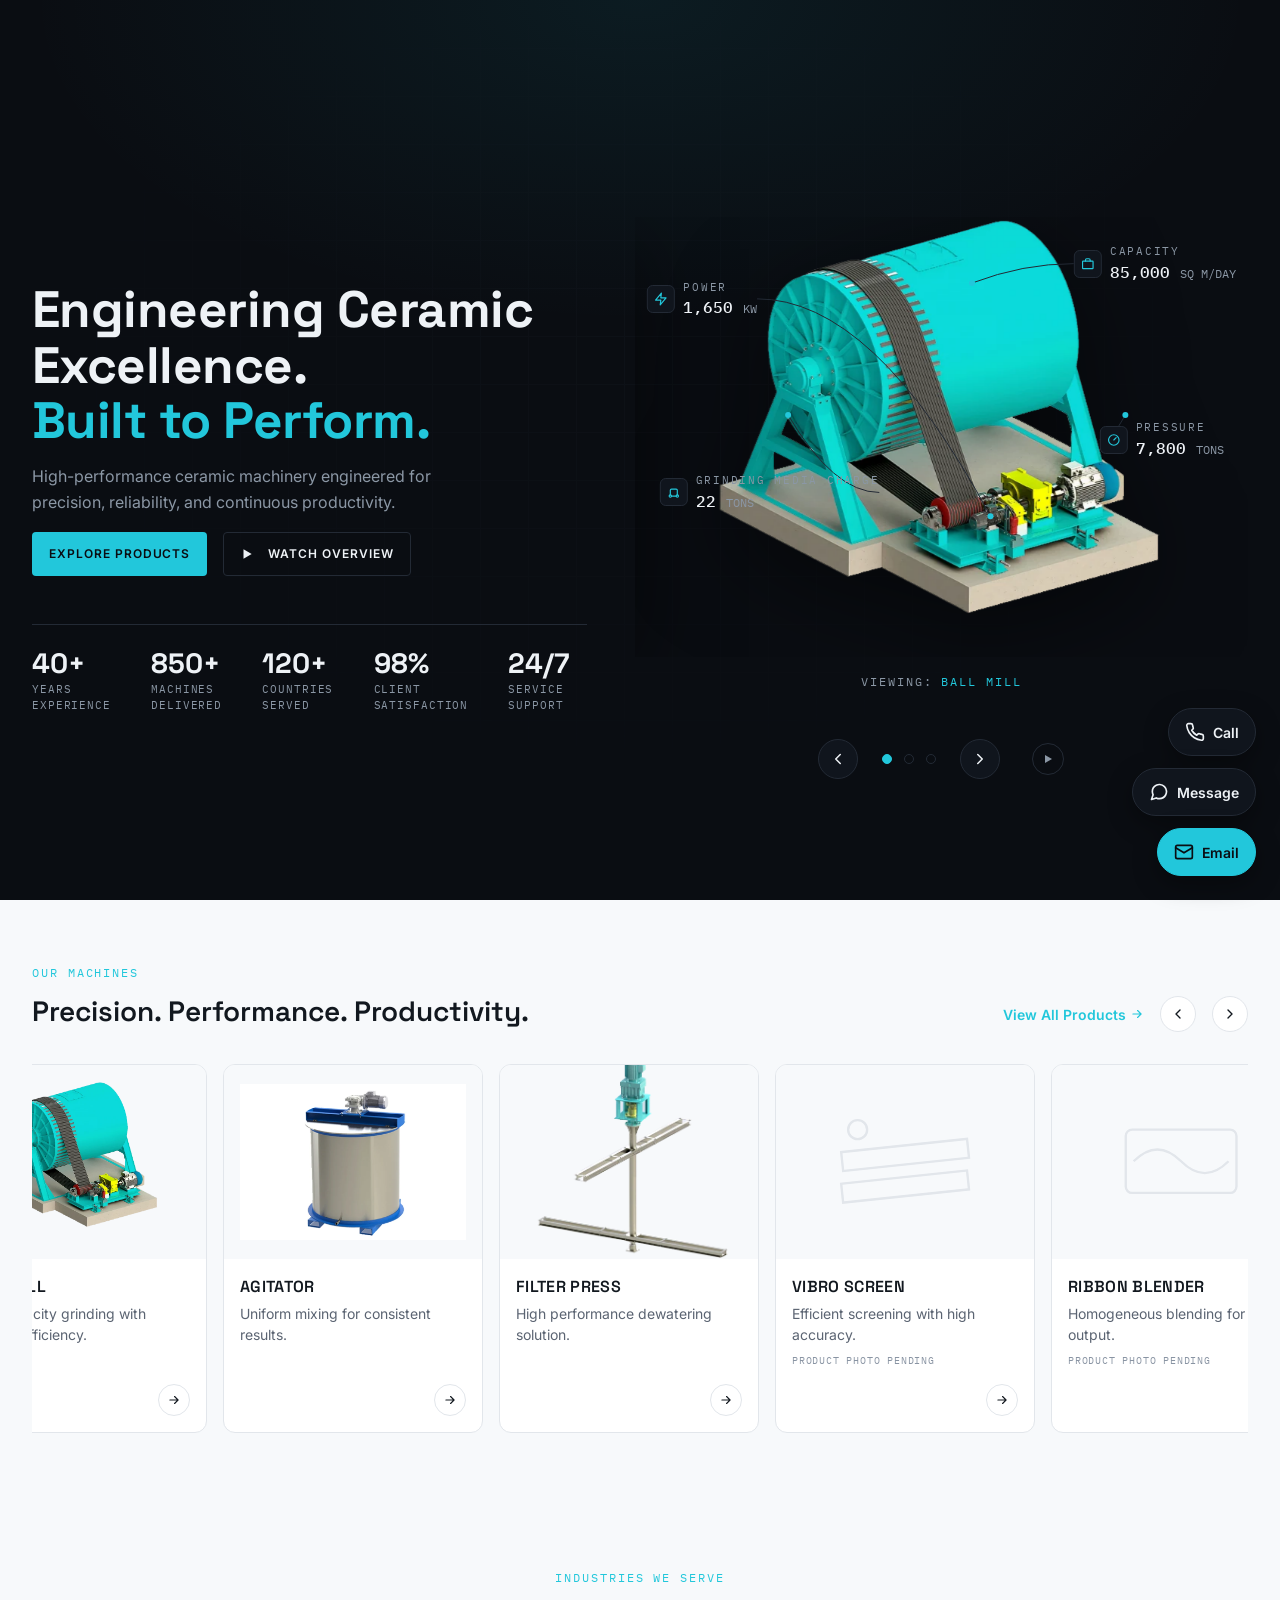
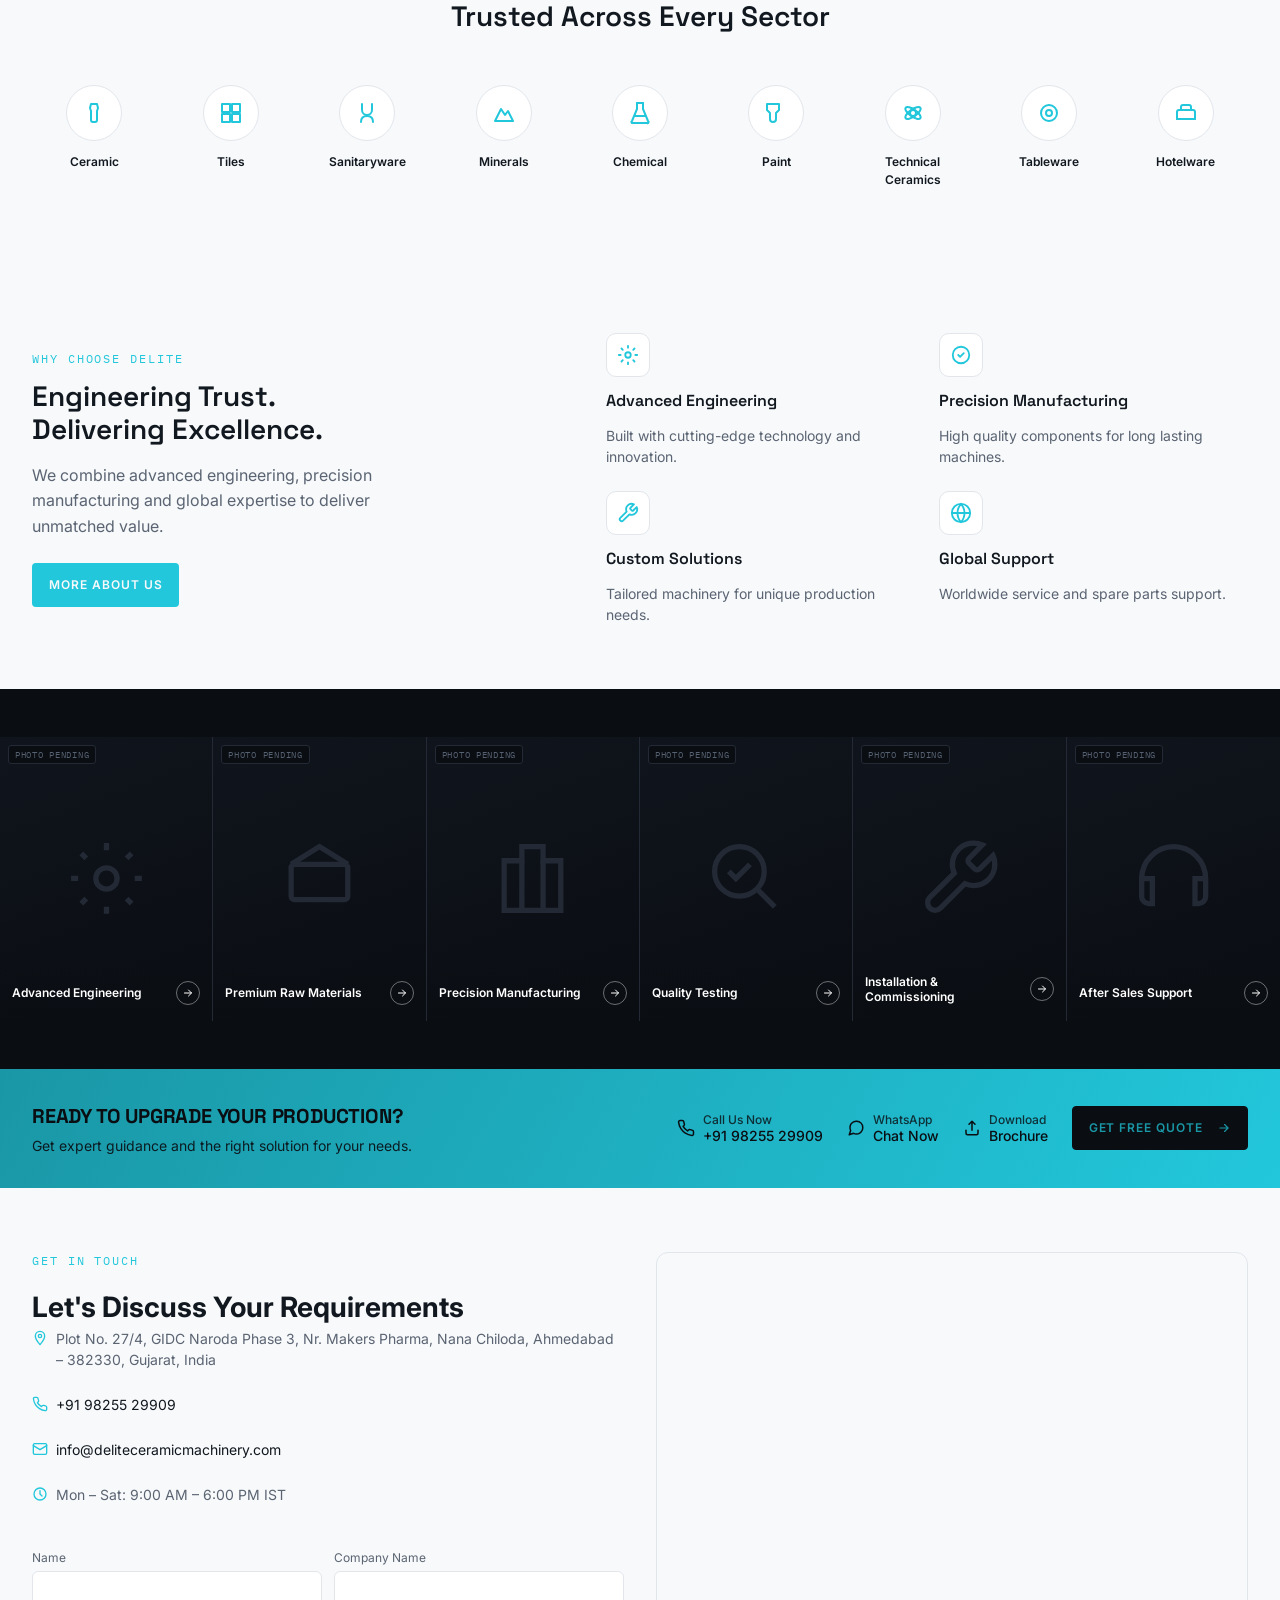
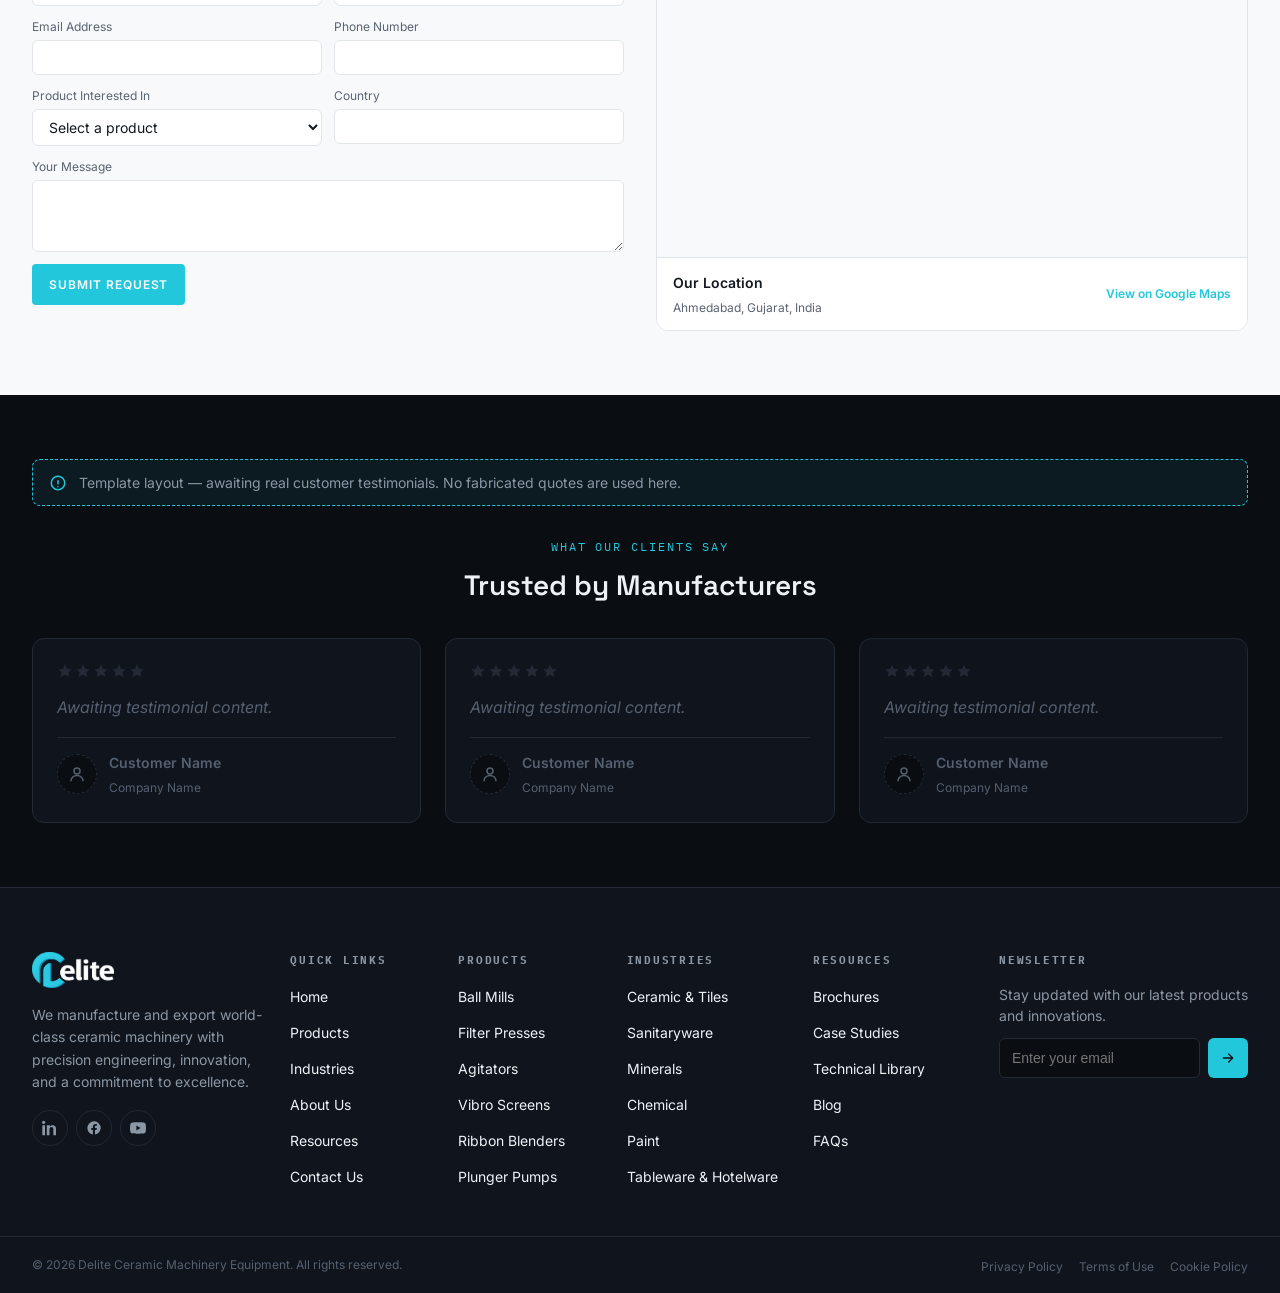
==== commit 1f5fe30e: "More changes" ====
--- a/v2/index.html
+++ b/v2/index.html
@@ -553,7 +553,7 @@
       </div>
 
       <div class="machines__track" data-machines-track>
-        <a class="machine-card" href="products.html#ball-mill">
+        <a class="machine-card" href="ball-mill.html">
           <div class="machine-card__image-wrap">
             <picture>
               <source srcset="images/hero-ballmill.webp" type="image/webp" />
@@ -569,7 +569,7 @@
           </div>
         </a>
 
-        <a class="machine-card" href="products.html#agitator">
+        <a class="machine-card" href="agitator.html">
           <div class="machine-card__image-wrap">
             <picture>
               <source srcset="images/card-agitator.webp" type="image/webp" />
@@ -585,7 +585,7 @@
           </div>
         </a>
 
-        <a class="machine-card" href="products.html#filter-press">
+        <a class="machine-card" href="filter-press.html">
           <div class="machine-card__image-wrap">
             <picture>
               <source srcset="images/hero-filterpress.webp" type="image/webp" />
@@ -1120,9 +1120,9 @@
       <nav aria-label="Footer products">
         <h2 class="footer__heading">Products</h2>
         <ul class="footer__list">
-          <li><a class="footer__link" href="products.html#ball-mill">Ball Mills</a></li>
-          <li><a class="footer__link" href="products.html#filter-press">Filter Presses</a></li>
-          <li><a class="footer__link" href="products.html#agitator">Agitators</a></li>
+          <li><a class="footer__link" href="ball-mill.html">Ball Mills</a></li>
+          <li><a class="footer__link" href="filter-press.html">Filter Presses</a></li>
+          <li><a class="footer__link" href="agitator.html">Agitators</a></li>
           <li><a class="footer__link" href="products.html#vibro-screen">Vibro Screens</a></li>
           <li><a class="footer__link" href="products.html#ribbon-blender">Ribbon Blenders</a></li>
           <li><a class="footer__link" href="products.html#plunger-pumps">Plunger Pumps</a></li>
--- a/v2/css/hero.css
+++ b/v2/css/hero.css
@@ -56,6 +56,7 @@
   display: flex;
   flex-direction: column;
   gap: var(--space-8);
+  min-width: 0;
 }
 
 .hero__content-inner {
@@ -159,6 +160,7 @@
 /* ---- Right column: product visual ---- */
 .hero__visual-col {
   position: relative;
+  min-width: 0;
 }
 
 .hero__slider {
@@ -166,6 +168,7 @@
   width: min(100%, 900px);
   margin-inline: auto;
   overflow: hidden;
+  min-width: 0;
 }
 
 /* Holds all slides (+ the 2 clones used for seamless looping) side by
@@ -292,29 +295,35 @@
 }
 
 /* Anchor positions — quadrant-based so the same 4 slots work for any
-   slide's specs, not just the ball mill's original metric names. */
+   slide's specs, not just the ball mill's original metric names.
+   Kept WITHIN the slide's own bounds (no negative offsets) — negative
+   left/right used to overflow into the surrounding margin, but
+   .hero__slider now has overflow:hidden (required for the physical
+   track carousel to hide off-screen clone slides), which clips
+   anything extending past the slide edge. This was clipping/cutting
+   off callouts, most visibly on tablet where there's less margin. */
 .hero__callout--tl {
   top: 14%;
-  left: -4%;
-  text-align: right;
-  flex-direction: row-reverse;
+  left: 2%;
+  text-align: left;
+  flex-direction: row;
 }
 
 .hero__callout--tr {
   top: 6%;
-  right: -4%;
+  right: 2%;
 }
 
 .hero__callout--br {
   top: 46%;
-  right: -8%;
+  right: 4%;
 }
 
 .hero__callout--bl {
   top: 58%;
-  left: -8%;
-  text-align: right;
-  flex-direction: row-reverse;
+  left: 4%;
+  text-align: left;
+  flex-direction: row;
 }
 
 /* Mobile stat grid — replaces pointing-line callouts below 768px,
@@ -346,6 +355,13 @@
     justify-items: center;
     text-align: center;
   }
+
+  /* The V2 5-stat row would otherwise inherit the 4-column rule above
+     (equal specificity, later in source order) and orphan the 5th
+     item alone in a new row — explicit 5-column override instead. */
+  .hero__stats-row--five {
+    grid-template-columns: repeat(3, 1fr);
+  }
 }
 
 @media (max-width: 767px) {
@@ -377,6 +393,10 @@
   .hero__stats-row {
     grid-template-columns: 1fr 1fr;
     gap: var(--space-4);
+  }
+
+  .hero__stats-row--five {
+    grid-template-columns: 1fr 1fr;
   }
 
   .hero__stats-mobile {
@@ -394,17 +414,6 @@
     background: var(--color-bg-elevated);
     border: 1px solid var(--color-border);
     border-radius: 8px;
-  }
-}
-
-@media (min-width: 768px) and (max-width: 1023px) {
-  .hero__callout--tl,
-  .hero__callout--bl {
-    left: -2%;
-  }
-  .hero__callout--tr,
-  .hero__callout--br {
-    right: -2%;
   }
 }
 
